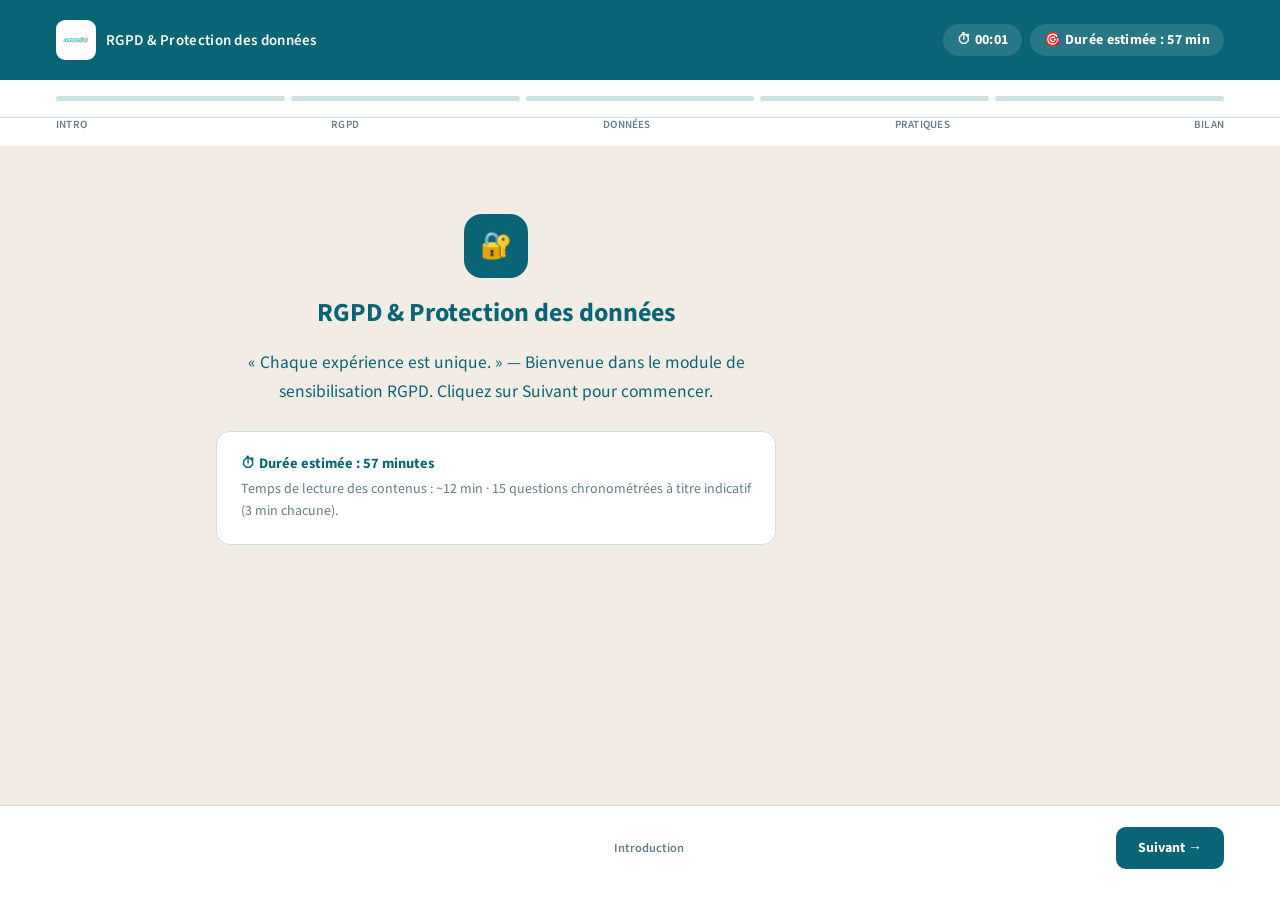
==== rgpd/index.html @ 3c4ca4cf "Intégration du cours RGPD" ====
<!DOCTYPE html>
<html lang="fr">
<head>
<meta charset="UTF-8">
<meta name="viewport" content="width=device-width, initial-scale=1.0">
<title>RGPD & Protection des données — Module interactif</title>
<style>
  @import url('https://fonts.googleapis.com/css2?family=Mada:wght@400;500;600;700;800&display=swap');

  /* Palette officielle Connecteo (guide de marque) — aucune couleur hors charte */
  :root{
    --navy:#096475;      /* Bleu Saphire — primaire */
    --navy-soft:#074E5C; /* Bleu Saphire assombri, hover */
    --teal:#00AFA9;      /* Bleu Tiffany — primaire, accent CTA */
    --teal-soft:#DFF5F4; /* Bleu Tiffany, teinte claire */
    --amber:#FFA900;     /* Jaune Chrome — primaire, alerte */
    --amber-soft:#FFF3DC;
    --violet:#7200A9;    /* Violet chinois — primaire, accent */
    --green:#78844A;     /* Vert Olive — secondaire, sert d'indicateur "correct" */
    --green-soft:#EEF1E5;
    --wrong:#C0392B;     /* Rouge — autorisé explicitement par Aro pour l'indicateur d'erreur */
    --wrong-soft:#FBE9E7;
    --paper:#F2ECE5;     /* Beige — tertiaire, fond */
    --ink:#096475;        /* texte principal : Bleu Saphire (pas de noir dans la charte) */
    --ink-soft:#657C8A;   /* Gris Bleu — secondaire, texte atténué */
    --line:#CCE1E1;       /* Bleu pâle — tertiaire, séparateurs */
    --radius:14px;
  }
  *{box-sizing:border-box;}
  html,body{margin:0;padding:0;}
  body{
    font-family:'Mada',sans-serif;
    background:var(--paper);
    color:var(--ink);
    min-height:100vh;
    display:flex;
    justify-content:center;
    -webkit-font-smoothing:antialiased;
  }
  h1,h2,h3,.display{font-family:'Mada',sans-serif; font-weight:700;}

  #app{
    width:100%;
    max-width:1280px;
    display:flex;
    flex-direction:column;
    min-height:100vh;
  }

  /* Header */
  header{
    background:var(--navy);
    color:#fff;
    padding:20px 56px;
    display:flex;
    align-items:center;
    justify-content:space-between;
    gap:16px;
  }
  .brand{
    display:flex;
    align-items:center;
    gap:10px;
    font-family:'Mada',sans-serif;
    font-weight:600;
    font-size:15px;
    letter-spacing:0.02em;
  }
  .brand-mark{
    width:40px;height:40px;border-radius:9px;
    background:#fff;
    display:flex;align-items:center;justify-content:center;
    padding:4px;
    flex-shrink:0;
  }
  .brand-mark svg{ display:block; width:100%; height:100%; }
  .headline{font-size:13px;color:#B9C4D6;font-weight:500;}
  .timer{
    display:flex;
    align-items:center;
    gap:7px;
    background:rgba(255,255,255,0.12);
    border-radius:20px;
    padding:7px 14px;
    font-weight:700;
    font-size:14px;
    letter-spacing:.02em;
    font-variant-numeric:tabular-nums;
  }
  .timer.warn{background:var(--amber); color:var(--navy);}

  .read-badge{
    display:inline-flex;
    align-items:center;
    gap:6px;
    background:var(--teal-soft);
    color:var(--navy);
    font-size:12.5px;
    font-weight:600;
    padding:5px 12px;
    border-radius:20px;
    margin-bottom:14px;
  }
  .q-timer{
    background:var(--paper);
    border:1.5px solid var(--line);
    color:var(--navy);
    font-weight:700;
    font-size:13px;
    padding:6px 12px;
    border-radius:20px;
    font-variant-numeric:tabular-nums;
    white-space:nowrap;
  }
  .q-timer.warn{background:var(--amber-soft); border-color:var(--amber); color:#7A4A15;}

  /* Progress rail */
  .rail{
    display:flex;
    gap:6px;
    padding:16px 56px;
    background:#fff;
    border-bottom:1px solid var(--line);
  }
  .rail-seg{
    flex:1;
    height:5px;
    border-radius:3px;
    background:var(--line);
    overflow:hidden;
    position:relative;
  }
  .rail-seg .fill{
    position:absolute;top:0;left:0;height:100%;width:0%;
    background:var(--teal);
    transition:width .35s ease;
  }
  .rail-labels{
    display:flex;
    justify-content:space-between;
    padding:0 56px 14px 56px;
    background:#fff;
    font-size:11px;
    color:var(--ink-soft);
    font-weight:600;
    letter-spacing:.02em;
    text-transform:uppercase;
  }

  main{
    flex:1;
    padding:48px 56px 36px 56px;
    display:flex;
    flex-direction:column;
  }

  .scene{
    animation:enter .38s ease;
    max-width:880px;
  }
  @keyframes enter{
    from{opacity:0; transform:translateY(10px);}
    to{opacity:1; transform:translateY(0);}
  }

  .eyebrow{
    display:inline-flex;
    align-items:center;
    gap:8px;
    font-size:13px;
    font-weight:700;
    letter-spacing:.06em;
    text-transform:uppercase;
    color:var(--teal);
    margin-bottom:10px;
  }
  .eyebrow .num{
    background:var(--teal);
    color:#fff;
    width:20px;height:20px;
    border-radius:6px;
    display:flex;align-items:center;justify-content:center;
    font-size:11px;
  }
  h1.scene-title{
    font-size:32px;
    font-weight:700;
    color:var(--navy);
    margin:0 0 20px 0;
    line-height:1.2;
  }
  .lede{
    font-size:17.5px;
    line-height:1.65;
    color:var(--ink);
    margin-bottom:24px;
  }

  .card{
    background:#fff;
    border:1px solid var(--line);
    border-radius:var(--radius);
    padding:22px 24px;
  }

  .grid2{
    display:grid;
    grid-template-columns:1fr 1fr;
    gap:14px;
  }
  @media(max-width:640px){.grid2{grid-template-columns:1fr;}}

  .item{
    background:#fff;
    border:1px solid var(--line);
    border-radius:var(--radius);
    padding:16px 18px;
    margin-bottom:12px;
  }
  .item-title{
    font-weight:700;
    font-size:14.5px;
    margin-bottom:6px;
    display:flex;
    align-items:center;
    gap:8px;
  }
  .item-body{font-size:14px;color:var(--ink-soft);line-height:1.55;}

  .do{border-left:4px solid var(--green);}
  .do .item-title{color:var(--green);}
  .dont{border-left:4px solid var(--wrong);}
  .dont .item-title{color:var(--wrong);}
  .warn{background:var(--amber-soft); border:1px solid #EAD2AE; border-radius:var(--radius); padding:16px 18px; font-size:14px; color:#7A4A15; line-height:1.55;}

  .quote{
    background:var(--teal-soft);
    border-radius:var(--radius);
    padding:14px 18px;
    font-size:14px;
    color:#0F4C46;
    font-style:italic;
    margin-top:8px;
  }
  .quote b{font-style:normal;}

  .steps{counter-reset:step;}
  .step{
    display:flex;
    gap:14px;
    margin-bottom:14px;
  }
  .step-num{
    counter-increment:step;
    flex-shrink:0;
    width:30px;height:30px;
    border-radius:50%;
    background:var(--navy);
    color:#fff;
    display:flex;align-items:center;justify-content:center;
    font-weight:700;
    font-size:13px;
  }
  .step-body b{display:block;font-size:14.5px;margin-bottom:2px;}
  .step-body span{font-size:13.5px;color:var(--ink-soft);}

  /* Quiz */
  .quiz-tag{
    display:inline-block;
    background:var(--navy);
    color:#fff;
    font-size:11px;
    font-weight:700;
    letter-spacing:.05em;
    text-transform:uppercase;
    padding:4px 10px;
    border-radius:20px;
    margin-bottom:14px;
  }
  .quiz-q{
    font-size:19px;
    font-weight:700;
    color:var(--navy);
    margin-bottom:18px;
    line-height:1.35;
  }
  .options{display:flex; flex-direction:column; gap:10px;}
  .opt{
    text-align:left;
    background:#fff;
    border:1.5px solid var(--line);
    border-radius:12px;
    padding:13px 16px;
    font-size:14.5px;
    font-family:'Mada',sans-serif;
    cursor:pointer;
    display:flex;
    align-items:center;
    gap:12px;
    transition:border-color .15s, background .15s;
  }
  .opt:hover:not(:disabled){border-color:var(--teal);}
  .opt-letter{
    width:24px;height:24px;border-radius:7px;
    background:var(--paper);
    border:1px solid var(--line);
    display:flex;align-items:center;justify-content:center;
    font-size:12px;font-weight:700;color:var(--ink-soft);
    flex-shrink:0;
  }
  .opt.selected{border-color:var(--teal); background:var(--teal-soft);}
  .opt.selected .opt-letter{background:var(--teal); color:#fff; border-color:var(--teal);}
  .opt.correct{border-color:var(--green); background:var(--green-soft);}
  .opt.correct .opt-letter{background:var(--green); color:#fff; border-color:var(--green);}
  .opt.wrong{border-color:var(--wrong); background:var(--wrong-soft);}
  .opt.wrong .opt-letter{background:var(--wrong); color:#fff; border-color:var(--wrong);}
  .opt:disabled{cursor:default;}

  .opt-check{
    width:20px;height:20px;border-radius:5px;
    background:#fff;
    border:2px solid var(--line);
    flex-shrink:0;
    position:relative;
  }
  .opt.selected .opt-check{background:var(--teal); border-color:var(--teal);}
  .opt.selected .opt-check::after{content:'✓'; position:absolute; inset:0; display:flex; align-items:center; justify-content:center; color:#fff; font-size:13px; font-weight:700;}
  .opt.correct .opt-check{background:var(--green); border-color:var(--green);}
  .opt.correct .opt-check::after{content:'✓'; position:absolute; inset:0; display:flex; align-items:center; justify-content:center; color:#fff; font-size:13px; font-weight:700;}
  .opt.wrong .opt-check{background:var(--wrong); border-color:var(--wrong);}
  .opt.wrong .opt-check::after{content:'✕'; position:absolute; inset:0; display:flex; align-items:center; justify-content:center; color:#fff; font-size:12px; font-weight:700;}

  .feedback{
    margin-top:16px;
    padding:14px 16px;
    border-radius:12px;
    font-size:14px;
    line-height:1.55;
    display:none;
  }
  .feedback.show{display:block; animation:enter .3s ease;}
  .feedback.ok{background:var(--green-soft); color:#1E5B3B;}
  .feedback.ko{background:var(--wrong-soft); color:#7C2A20;}

  /* Section intro / recap screens */
  .center-scene{
    text-align:center;
    max-width:560px;
    margin:20px auto 0 auto;
  }
  .icon-badge{
    width:64px;height:64px;
    border-radius:18px;
    background:var(--navy);
    color:#fff;
    display:flex;align-items:center;justify-content:center;
    font-size:26px;
    margin:0 auto 20px auto;
  }

  .score-ring{
    width:150px;height:150px;
    border-radius:50%;
    margin:10px auto 22px auto;
    display:flex;align-items:center;justify-content:center;
    flex-direction:column;
    background:conic-gradient(var(--teal) calc(var(--pct,0)*1%), var(--line) 0);
  }
  .score-ring-inner{
    width:118px;height:118px;
    border-radius:50%;
    background:#fff;
    display:flex;flex-direction:column;align-items:center;justify-content:center;
  }
  .score-ring-inner .big{font-size:28px;font-weight:700;font-family:'Mada',sans-serif;color:var(--navy);}
  .score-ring-inner .small{font-size:11px;color:var(--ink-soft);}

  .recap-row{
    display:flex;
    justify-content:space-between;
    align-items:center;
    padding:12px 16px;
    border-bottom:1px solid var(--line);
    font-size:14px;
    text-align:left;
  }
  .recap-row:last-child{border-bottom:none;}
  .pill{
    font-size:11px;font-weight:700;
    padding:3px 9px;border-radius:20px;
  }
  .pill.ok{background:var(--green-soft); color:#1E5B3B;}
  .pill.ko{background:var(--wrong-soft); color:#7C2A20;}

  /* Footer nav */
  footer{
    padding:20px 56px 30px 56px;
    display:flex;
    justify-content:space-between;
    align-items:center;
    background:#fff;
    border-top:1px solid var(--line);
  }
  .btn{
    font-family:'Mada',sans-serif;
    font-weight:700;
    font-size:14px;
    border:none;
    border-radius:10px;
    padding:12px 22px;
    cursor:pointer;
    display:flex;align-items:center;gap:8px;
  }
  .btn-primary{background:var(--navy); color:#fff;}
  .btn-primary:hover{background:var(--navy-soft);}
  .btn-primary:disabled{background:#C7CCD5; cursor:not-allowed;}
  .btn-ghost{background:transparent; color:var(--ink-soft); border:1px solid var(--line);}
  .btn-ghost:hover{color:var(--ink); border-color:var(--ink-soft);}
  .step-count{font-size:12.5px; color:var(--ink-soft); font-weight:600;}

  :focus-visible{outline:3px solid var(--teal); outline-offset:2px;}
  @media (prefers-reduced-motion: reduce){
    .scene, .feedback.show{animation:none;}
    .rail-seg .fill{transition:none;}
  }
</style>
</head>
<body>
<div id="app">
  <header>
    <div class="brand"><div class="brand-mark"><?xml version="1.0" encoding="UTF-8"?>
<svg id="Calque_1" width="34" height="34" data-name="Calque 1" xmlns="http://www.w3.org/2000/svg" xmlns:xlink="http://www.w3.org/1999/xlink" viewBox="0 0 1000 1000">
  <defs>
    <style>
      .cls-1 {
        fill: #00afa9;
      }

      .cls-2 {
        fill: #fff;
      }

      .cls-3 {
        fill: none;
      }

      .cls-4 {
        fill: #878587;
      }

      .cls-5 {
        fill: #cce1e1;
      }

      .cls-6 {
        clip-path: url(#clippath);
      }
    </style>
    <clipPath id="clippath">
      <polyline class="cls-3" points="118.25 575.34 888.98 575.34 888.98 410.35 118.25 410.35 118.25 575.34"/>
    </clipPath>
  </defs>
  <g class="cls-6">
    <path class="cls-5" d="M328.26,529.27c.04-.06.07-.12.11-.18-.04.17-.07.17-.11.18M430.4,529.27c.04-.06.07-.12.11-.18-.04.17-.07.17-.11.18M168.52,531.85c0-3.81,1.39-8.68,4-14.08.27-.56.55-1.12.84-1.67,3.68,3.53,8.25,5.8,13.26,6.56-2.95,2.67-6.01,4.82-9.14,6.4-3.26,1.65-6.33,2.61-8.96,2.78M597.82,531.85c0-3.81,1.39-8.68,4.01-14.08.27-.56.55-1.12.83-1.67,3.67,3.52,8.23,5.78,13.22,6.56-2.96,2.68-6.01,4.83-9.13,6.41-3.3,1.68-6.3,2.61-8.93,2.78M671.95,531.33c.26-4.91,1.63-12.62,5.98-24.12,3.69-.13,7.58-.32,11.64-.57-2.4,4.92-4.16,9.78-5.29,14.55-1.97,2.28-3.99,4.29-6.04,5.99-2.2,1.82-4.32,3.23-6.28,4.16M692.66,410.35h-.84c-13.99.25-24.24,12.99-31.63,24.1-6.09,9.16-11.92,19.77-17.39,31.63l-8.02-.87c-4.57-3.18-11.45-6.03-21.43-6.03-11.39,0-22.52,3.74-33.06,11.11-2.14,1.49-4.18,3.09-6.15,4.78-2.25-4.64-5.48-7.78-8.39-9.84-5.93-4.18-13.03-6.31-21.09-6.31-12.12,0-24.18,4.22-35.85,12.56-8.47,6.04-15.84,13.41-21.92,21.9-.86-7.1-3.16-13.56-6.85-19.28-6.21-9.59-15.98-14.87-27.51-14.87-8.39,0-16.55,2.74-24.36,8.16-.17-.2-.34-.39-.51-.59-4.45-4.89-10.89-7.58-18.13-7.58-5.27,0-10.41,1.53-15.28,4.55-3.88,2.4-7.09,5.35-9.54,8.75l-1.69,2.36-.47,2.83c-.21,1.27-.44,2.64-.69,4.1-1.06-2.7-2.39-5.28-3.97-7.73-6.21-9.59-15.98-14.87-27.51-14.87-8.39,0-16.55,2.74-24.36,8.16-.17-.2-.34-.39-.51-.59-4.45-4.89-10.89-7.58-18.13-7.58-5.27,0-10.41,1.53-15.28,4.55-1.21.75-2.58,1.77-3.91,2.85-4.77-4.24-12.25-8.15-23.71-8.48-.32,0-.64-.01-.95-.01-9.45,0-17.61,3.04-23.71,8.95-2.28,2.22-4.22,4.79-5.78,7.68-.31,0-.62-.01-.93-.01-3.09,0-6.29.36-9.43,1.35-2.65.83-5.09,1.92-7.34,3.21-1.51-4.13-3.93-7.88-7.22-11.11-4.2-4.11-11.96-9.02-25.06-9.02-11.39,0-22.51,3.74-33.06,11.11-9.68,6.77-17.62,15.63-23.58,26.34-6.07,10.9-9.15,22.33-9.15,33.96,0,13.4,4,24.15,11.89,31.94,7.91,7.8,18.66,11.92,31.08,11.92,10.08,0,20.29-2.58,30.37-7.67,2.02-1.03,4.01-2.13,5.96-3.32,4.38,4.84,10.17,8.24,17.05,9.85,2.79.66,5.76.99,8.82.99,13.84,0,29.38-6.93,41.33-17.8l.66,3.63c6.16,10.03,14.07,15.16,25.8,15.21h13.32l4.41-9.04c6.86-13.93,13.3-27.07,19.23-36.87,0,0,0,.01,0,.02-.87,4.07-1.31,7.53-1.31,10.89,0,9.26,2.95,17.3,8.53,23.53,6.22,6.95,14.99,10.55,25.36,10.55,6.77,0,8.99-1.6,14.85-4.77,4.77,2.63,14.11,5.65,19.96,5.69h11.15l4.39-9.05c6.86-13.93,13.3-27.07,19.23-36.87,0,0,0,.01,0,.02-.87,4.07-1.31,7.53-1.31,10.89,0,9.26,2.95,17.3,8.53,23.53,6.22,6.95,14.99,10.55,25.36,10.55,6.83,0,15.91-1.81,24.9-8.89,7.82,5.92,17.77,8.9,29.65,8.9,14.26,0,28.03-4.36,40.98-12.94.34.36.68.71,1.03,1.05,7.91,7.8,18.66,11.92,31.08,11.92,10.08,0,20.29-2.58,30.37-7.67,3-1.52,5.92-3.22,8.75-5.11.86,1.08,1.79,2.12,2.79,3.1,6.87,6.69,16.35,10.23,27.4,10.23,12.44,0,24.34-4.14,35.46-12.32l.1.09c8.22,7.64,19.24,11.52,32.74,11.52s26.89-3.99,39.37-11.88c4.48,5.39,10.59,9.19,17.89,10.9,2.79.66,5.76.99,8.82.99,18.19,0,39.32-11.98,51.38-29.13,1.63-2.32,5.13-7.74,8.17-12.51,23.03-.52,27.56-14.6,28.22-17.41l6.99-43.29-22.21,14.88c-1.1-3.34,3.35-15.84-13.8-24.64-5.61-2.88-11.4-4-16.88-4-11.29,0-21.24,4.78-25.48,8.89-2.28,2.22-4.22,4.8-5.79,7.68-.36-.01-.72-.02-1.09-.02-3.04,0-6.19.38-9.27,1.35-2.79.87-5.41,2.03-7.88,3.48-2.02-7.28-6.34-11.78-10.13-14.46-5.93-4.18-13.55-6.31-21.62-6.31-9.76,0-18.74,2.74-29.53,8.17v-2.39s-7.11.86-14.52,1.52c-7.41.66-12.06,1.01-12.06,1.01.22-.36.58-.72.8-1.08,4.83-7.95,8.28-13.71,10.41-17.63,3.34-6.16,4.92-11.31,4.92-16.2,0-6.15-2.49-11.79-7.05-15.92-4.17-3.75-9.53-5.85-15.15-5.95"/>
  </g>
  <path class="cls-1" d="M859.54,481.16c-1.1-3.34,3.35-15.84-13.8-24.64-17.16-8.8-36.07-1.22-42.37,4.89-2.28,2.22-4.22,4.8-5.79,7.68-3.37-.1-6.91.25-10.36,1.33-2.79.87-5.41,2.03-7.88,3.48-2.02-7.28-6.34-11.78-10.13-14.46-5.93-4.18-13.71-6.31-21.78-6.31-9.76,0-19.98,2.74-29.69,8.17v-2.39s-6.95.86-14.36,1.52c-7.41.66-11.98,1.01-11.98,1.01.22-.36.62-.72.84-1.08,4.83-7.95,8.3-13.71,10.43-17.63,3.34-6.16,4.94-11.31,4.94-16.2,0-6.15-2.48-11.79-7.05-15.92-4.28-3.84-9.8-5.96-15.57-5.96-14.21,0-24.59,12.88-32.05,24.1-6.09,9.16-11.92,19.77-17.39,31.63l-8.02-.87c-4.57-3.18-11.45-6.03-21.43-6.03-11.39,0-22.52,3.74-33.06,11.11-2.14,1.49-4.18,3.09-6.15,4.78-2.25-4.64-5.48-7.78-8.39-9.84-5.93-4.18-13.03-6.31-21.09-6.31-12.12,0-24.18,4.22-35.85,12.56-8.47,6.04-15.84,13.41-21.92,21.9-.86-7.1-3.16-13.56-6.85-19.28-6.21-9.59-15.98-14.87-27.51-14.87-8.39,0-16.55,2.74-24.36,8.16-.17-.2-.34-.39-.51-.59-4.45-4.89-10.89-7.58-18.13-7.58-5.27,0-10.41,1.53-15.28,4.55-3.88,2.4-7.09,5.35-9.54,8.75l-1.69,2.36-.47,2.83c-.21,1.27-.44,2.64-.69,4.1-1.06-2.7-2.39-5.28-3.97-7.73-6.21-9.59-15.98-14.87-27.51-14.87-8.39,0-16.55,2.74-24.36,8.16-.17-.2-.34-.39-.51-.59-4.45-4.89-10.89-7.58-18.13-7.58-5.27,0-10.41,1.53-15.28,4.55-1.21.75-2.58,1.77-3.91,2.85-4.78-4.24-12.25-8.15-23.71-8.48-9.85-.21-18.36,2.83-24.66,8.94-2.28,2.22-4.22,4.79-5.78,7.68-3.38-.08-6.91.25-10.36,1.34-2.65.83-5.09,1.92-7.34,3.21-1.51-4.13-3.93-7.88-7.22-11.11-4.2-4.12-11.96-9.02-25.06-9.02-11.39,0-22.51,3.74-33.06,11.11-9.68,6.77-17.61,15.63-23.58,26.34-6.07,10.9-9.15,22.33-9.15,33.96,0,13.41,4,24.15,11.89,31.94,7.91,7.8,18.66,11.92,31.08,11.92,10.08,0,20.29-2.58,30.37-7.67,2.02-1.03,4.01-2.13,5.96-3.32,4.38,4.84,10.17,8.24,17.05,9.85,2.79.66,5.76.99,8.82.99,13.84,0,29.38-6.93,41.33-17.8l.66,1.16c6.19,10.09,16.53,15.81,28.36,15.81h11.03l4.14-9.65c6.94-14.09,13.45-26.13,19.43-35.97-.07.32-.14.65-.21.97-.87,4.07-1.31,7.84-1.31,11.2,0,9.26,2.95,17.45,8.53,23.68,6.22,6.95,14.99,10.63,25.36,10.63,6.77,0,13.21-1.7,19.06-4.87,4.8,2.65,10.27,4,16.1,4h11.03l4.14-9.65c6.94-14.09,13.45-26.13,19.43-35.96-.07.32-.14.65-.21.97-.87,4.07-1.31,7.84-1.31,11.2,0,9.26,2.95,17.45,8.53,23.68,6.22,6.95,14.99,10.63,25.36,10.63,6.83,0,15.91-1.77,24.9-8.86,7.82,5.92,17.77,8.92,29.65,8.92,14.26,0,28.03-4.35,40.98-12.93.34.36.68.71,1.03,1.06,7.91,7.8,18.66,11.92,31.08,11.92,10.08,0,20.29-2.58,30.37-7.67,3-1.52,5.92-3.22,8.75-5.11.86,1.09,1.79,2.12,2.79,3.1,6.87,6.69,16.35,10.23,27.4,10.23,12.44,0,24.34-4.14,35.46-12.32.03.03.07.06.1.09,8.22,7.64,19.24,11.52,32.74,11.52s26.89-3.99,39.37-11.88c4.48,5.39,10.59,9.19,17.89,10.9,2.79.66,5.76.99,8.82.99,18.19,0,39.32-11.98,51.38-29.13,1.63-2.32,5.13-7.74,8.17-12.51,23.03-.52,27.56-14.6,28.23-17.41l6.99-43.29-22.21,14.88ZM590.58,526.16c0-3.81,1.39-8.68,4.01-14.09.27-.56.55-1.12.83-1.67,3.67,3.52,8.23,5.78,13.22,6.56-2.96,2.68-6.01,4.83-9.13,6.41-3.3,1.68-6.3,2.61-8.93,2.78M677.04,515.5c-1.97,2.28-3.99,4.29-6.04,5.99-2.2,1.82-4.32,3.23-6.28,4.16.26-4.91,1.63-12.62,5.98-24.12,3.69-.13,7.58-.32,11.64-.57-2.4,4.92-4.16,9.78-5.29,14.55M161.29,526.16c0-3.81,1.39-8.68,4-14.08.27-.56.55-1.12.84-1.67,3.68,3.53,8.25,5.8,13.26,6.56-2.95,2.67-6.01,4.82-9.14,6.4-3.26,1.65-6.33,2.61-8.96,2.78"/>
  <path class="cls-4" d="M845.74,456.52c-17.16-8.8-36.07-1.22-42.37,4.89-2.28,2.22-4.22,4.8-5.79,7.68-3.37-.1-6.91.25-10.36,1.33-2.79.88-5.41,2.03-7.88,3.48-2.02-7.28-6.34-11.78-10.13-14.46-5.93-4.18-13.7-6.31-21.77-6.31-1.75,0-3.53.12-5.32.29l-11.08.74s-32.34,4.43-48.71,46.91c-15.57,40.38,3.72,54.65,5.66,55.96.02-.02.04-.03.07-.05.03.03-7.03-5.5.1.09,7.13,5.59,19.24,11.52,32.74,11.52s26.89-3.99,39.37-11.88c4.48,5.39,10.59,9.19,17.89,10.9,2.79.66,5.76.99,8.82.99,18.19,0,39.32-11.98,51.38-29.13,1.63-2.32,5.13-7.74,8.17-12.51,23.03-.52,27.56-14.6,28.23-17.41l6.99-43.29-22.2,14.88c-1.1-3.34,3.35-15.84-13.8-24.64"/>
  <path class="cls-2" d="M786.98,569.7c-3.14,0-6.19-.34-9.07-1.01-7.09-1.66-13.24-5.29-17.86-10.54-12.42,7.67-25.59,11.55-39.15,11.55-16.74,0-29.35-8.61-33.17-11.56l-.35-.19c-.38-.26-1.23-.87-2.31-1.9-.41-.32-.72-.56-.76-.59l.04-.05c-.27-.25-.43-.44-.51-.61-5.74-6.27-14.81-22.26-2.54-54.11,8.57-22.22,21.55-33.97,30.93-39.91,10.22-6.47,18.31-7.64,18.65-7.69l11.16-.74c2.07-.2,3.79-.3,5.39-.3,8.49,0,16.45,2.31,22.39,6.51,3.41,2.41,7.84,6.71,10.15,13.74,2.18-1.17,4.5-2.15,6.91-2.9,3.1-.97,6.49-1.43,10.05-1.4,1.56-2.75,3.46-5.23,5.66-7.36,6.46-6.26,25.88-14.17,43.62-5.08,14.27,7.32,14.21,17.23,14.19,22.55,0,.41,0,.8,0,1.16l22.8-15.28-7.39,45.77c-.71,3.01-5.35,17.55-28.7,18.31-2.76,4.32-6.25,9.73-7.88,12.06-12.26,17.42-33.76,29.59-52.28,29.59M760.5,555.29l.61.74c4.37,5.27,10.36,8.91,17.3,10.54,2.71.64,5.6.96,8.57.96,17.86,0,38.62-11.78,50.49-28.66,1.67-2.38,5.35-8.09,8.14-12.46l.31-.49h.58c22.24-.51,26.55-13.9,27.19-16.58l6.57-40.73-21.31,14.28-.45-1.37c-.28-.85-.27-1.98-.27-3.41.03-5.2.07-13.89-13-20.6-16.76-8.6-35.04-1.18-41.11,4.7-2.19,2.13-4.07,4.62-5.58,7.41l-.32.59-.67-.02c-3.58-.09-6.94.33-10,1.28-2.7.85-5.28,1.99-7.66,3.38l-1.22.72-.38-1.37c-2-7.2-6.38-11.51-9.71-13.86-5.58-3.94-13.09-6.11-21.14-6.11-1.53,0-3.19.09-5.21.29l-11.12.74c-.24.04-31.84,4.88-47.77,46.21-12.69,32.91-2.02,47.96,3.09,52.88.18.14.38.29.59.46.36.28.73.57,1.03.81l1.56,1.22c4.24,3.16,15.96,10.68,31.27,10.68,13.44,0,26.49-3.94,38.79-11.71l.81-.51Z"/>
  <path class="cls-2" d="M858.19,495.01c-1.38,1.46-6.22,5.7-10.26,5.91l-.22.02c-.71.08-1.32.13-1.83.14.48-1.39.99-2.95,1.33-4.17,2.83-10.21,1.99-18.9-2.36-24.49-3.62-4.64-9.4-7.11-17.18-7.33-6.14-.16-11.17,1.57-14.9,5.18-4.09,3.97-5.64,9.34-6.22,13.19-4.08-1.33-10.13-2.63-15.2-1.05-12.21,3.83-18.59,16.62-22.35,28.64-4.98,7.79-11.19,14.5-18.53,19.98-8.49,6.33-16.84,9.54-24.81,9.54-5.56,0-9.1-1.25-10.53-3.7-1.79-3.07-2.7-6.15-2.7-9.16,0-.65.02-1.27.06-1.85,8.2-1.16,16.33-3.5,24.21-6.97,8.83-3.9,16.15-9.01,21.77-15.18,5.86-6.44,8.83-13.45,8.83-20.84,0-6.03-1.99-10.49-5.92-13.26-3.61-2.55-8.07-3.84-13.26-3.84-9.21,0-18.62,3.38-27.96,10.05-9.12,6.51-16.7,14.69-22.52,24.33-4.36,7.22-7.12,14.18-8.27,20.77-.04.05-.08.1-.12.14-.22,2.79-.38,5.61-.39,8.13-.02,3.28.63,6.14,1.49,8.49.03-.03.06-.06.08-.09,1.41,3.94,3.7,7.44,6.92,10.43,5.68,5.27,13.6,7.95,23.54,7.95,12.2,0,24.11-4.04,35.4-12,3.27-2.31,6.31-4.88,9.15-7.63,1.34,9.93,6.87,16.92,15.85,19.02,1.8.42,3.7.62,5.68.62,13.61,0,30.63-9.61,40.43-23.55,2.31-3.29,9.11-13.99,12.01-18.57,1.44.27,3.38.51,5.8.51,14.03,0,16.33-6.18,16.68-7.65l5.12-21.1-8.83,9.4ZM723.92,500.02c3.96-5.49,8.35-10.2,13.04-13.77,4.33-3.3,8.23-5.03,11.6-5.03.09,0,.17-.02.24-.02.02.17.03.37.03.65,0,4.01-1.98,8.69-5.89,13.09-4.18,4.71-9.36,8.08-15.38,12.4h0c-3.63,1.08-7.06,2.99-10.24,3.95,1.74-3.68,3.95-7.59,6.61-11.27M791.48,537.18c-1.28-.52-2.17-1.52-2.72-3.06-1.71-4.77.27-13.58,4.82-21.43,4.25-7.34,10.48-13.74,14.44-17.41,1.27,2.34,3.43,5.12,7.11,7.84,3.9,2.87,7.16,4.65,9.52,5.73-6.95,11.26-22.77,32.56-33.17,28.33M831.12,495.77c-1.54-.91-3.54-2.42-5.36-4.81-2.06-2.69-2.97-5.86-2.33-8.08.34-1.18,1.09-2,2.3-2.49.68-.28,1.35-.41,1.99-.41.78,0,1.52.2,2.19.61,1.73,1.04,2.84,3.23,2.98,5.88.2,3.83-.81,7.07-1.77,9.31"/>
  <path class="cls-2" d="M677.37,539.44c-.34-2.26-.56-4.32-.71-6.11-5.84,4.18-11.52,6.31-16.93,6.31-2.94,0-4.95-.73-6.16-2.24-.96-1.2-2.11-3.91-2.11-10.01,0-9.85,3.4-22.72,10.1-38.3,11.57-.1,26.94-1.16,26.94-1.16,0,0,.4-1.06,4.59-7.23,3.71-4.83,5.94-7.39,5.94-7.39,0,0-16.24,1.3-30.04,1.4,3.25-5.88,7.24-12.82,12.15-20.72,4.59-7.54,7.9-13.29,9.96-17.09,2.29-4.23,3.38-7.63,3.38-10.38s-1.02-4.99-2.92-6.71c-1.85-1.66-4.12-2.54-6.55-2.54-5.99,0-12.64,5.8-20.91,18.25-7.13,10.73-13.92,23.63-20.19,38.39-2.56-.23-5.09-.5-7.68-.81l-3.76-.46v12.21l1.96.86c1,.43,2.41.85,4.39,1.3-2.47,6.68-4.58,13.13-6.32,19.29-2.77,5.81-6.28,11.1-10.54,15.68-5.02,5.41-10.48,9.63-16.22,12.53-5.61,2.84-11,4.29-16.02,4.29-4.6,0-7.78-1.09-9.46-3.25-1.93-2.48-2.87-5.55-2.87-9.39,0-5.72,1.76-12.24,5.22-19.4,3.51-7.25,7.91-13.51,13.09-18.6,4.77-4.69,9.1-7.07,12.85-7.07.4,0,.65.04.79.07,0,.07.02.16.02.28,0,3.28-.62,6.15-1.86,8.51-1.19,2.27-2.47,3.89-3.72,4.67l-2.77,1.76,1.77,2.69c3.02,4.58,6.97,5.54,9.74,5.54,3.03,0,7.36-1.22,10.82-7.05,2.43-4.09,3.66-8.58,3.66-13.37,0-5.09-1.78-9.42-5.29-12.87-3.53-3.46-8.79-5.22-15.62-5.22-8.53,0-17.03,2.92-25.27,8.68-8.07,5.64-14.7,13.07-19.72,22.08-3.66,6.57-5.99,13.34-7.01,20.2-4.15,5.32-8.95,10.02-14.36,14.06-8.49,6.33-16.84,9.54-24.81,9.54-5.56,0-9.1-1.25-10.53-3.7-1.79-3.07-2.7-6.15-2.7-9.16,0-.65.02-1.27.06-1.85,8.2-1.15,16.33-3.5,24.21-6.97,8.83-3.9,16.15-9.01,21.77-15.18,5.86-6.44,8.83-13.45,8.83-20.84,0-6.03-1.99-10.49-5.92-13.26-3.61-2.55-8.07-3.84-13.26-3.84-9.21,0-18.62,3.38-27.96,10.05-7.65,5.46-14.19,12.11-19.54,19.79l-1.74,2.61c-.41.64-.84,1.28-1.24,1.93-3.45,5.72-5.88,11.26-7.32,16.6-2.18,4.05-4.46,7.83-6.83,11.3-4.71,6.89-9.19,10.68-12.6,10.68-.2,0-.49,0-.99-.61-.24-.29-.8-1.26-.8-3.88,0-3.4,1.18-8.73,3.49-15.78,1.62-4.55,2.86-8.72,3.67-12.39.84-3.77,1.26-7.77,1.26-11.89,0-7.34-1.77-13.8-5.26-19.2-3.76-5.81-9.4-8.89-16.29-8.89-7.68,0-15.44,3.74-23.05,11.12-3.63,3.52-7.22,7.58-10.73,12.15,1.04-5.13,1.75-9.41,1.75-12,0-3.28-.93-5.97-2.78-8.02-1.35-1.48-3.87-3.25-8.18-3.25-2.68,0-5.41.85-8.11,2.52-2.53,1.57-4.42,3.35-5.82,5.3,0,0-4.51,27.4-6.5,34.33-2,6.93-7.19,14.02-11.14,19.81-4.71,6.89-9.21,10.68-12.63,10.68-.2,0-.51,0-1-.61-.24-.29-.8-1.26-.8-3.88,0-3.4,1.18-8.73,3.49-15.78,1.62-4.55,2.85-8.72,3.67-12.39.84-3.77,1.26-7.77,1.26-11.89,0-7.34-1.77-13.8-5.26-19.2-3.76-5.81-9.4-8.89-16.29-8.89-7.68,0-15.44,3.74-23.05,11.12-3.63,3.52-7.22,7.58-10.73,12.15,1.04-5.13,1.75-9.41,1.75-12,0-3.28-.93-5.97-2.78-8.02-1.35-1.48-3.87-3.25-8.18-3.25-2.68,0-5.41.85-8.11,2.52-2.53,1.57-7.4,6.13-7.4,6.13,0,0-.82,14.44-3.18,24.44,0,0-1.63,1.11-3.17,1.63-1.64.56-3.25.16-3.25.16.48-1.39,1.02-2.95,1.36-4.17,2.83-10.21,2-18.91-2.35-24.49-3.62-4.64-9.39-7.11-17.17-7.33-6.14-.16-11.16,1.57-14.89,5.18-4.09,3.97-5.64,9.34-6.22,13.19-4.09-1.33-10.13-2.64-15.2-1.05-14.48,4.55-20.78,21.69-24.21,35.21-1.16,1.52-2.39,2.98-3.69,4.37-5.02,5.41-10.48,9.63-16.22,12.53-5.61,2.84-11,4.29-16.02,4.29-4.6,0-7.78-1.09-9.46-3.25-1.93-2.48-2.87-5.55-2.87-9.39,0-5.72,1.76-12.24,5.22-19.4,3.51-7.25,7.91-13.51,13.09-18.6,4.77-4.69,9.1-7.07,12.85-7.07.4,0,.65.04.79.07,0,.07.02.16.02.28,0,3.28-.62,6.15-1.86,8.51-1.19,2.27-2.47,3.88-3.72,4.68l-2.77,1.76,1.77,2.69c3.02,4.58,6.97,5.54,9.74,5.54,3.02,0,7.36-1.22,10.82-7.05,2.43-4.09,3.66-8.58,3.66-13.37,0-5.09-1.78-9.42-5.29-12.87-3.53-3.46-8.79-5.22-15.62-5.22-8.53,0-17.03,2.92-25.27,8.68-8.06,5.64-14.7,13.07-19.72,22.08-5.04,9.05-6.9,18.48-6.9,28.02,0,10.01,3.47,17.8,8.86,23.14h0c6.48,5.37,12.01,8.09,20.9,8.09,7.91,0,15.69-2.09,23.84-6.2,5.98-3.03,11.43-6.94,16.61-11.65,1.77,8.9,7.08,15.11,15.45,17.07,1.8.42,3.66.62,5.64.62,13.61,0,30.61-9.61,40.41-23.55,2.31-3.29,9.1-13.99,12-18.57,1.44.27,3.38.51,5.8.51,1.29,0,2.45-.07,3.54-.16-1.94,6.79-4.21,14.14-6.82,21.94l-2.33,8.01.73,1.26c3.76,6.12,9.63,9.42,16.98,9.42h2.16l.92-1.94c8.82-17.95,17.19-33,24.86-44.69,7.08-10.77,13.89-16.25,20.24-16.25,1.14,0,1.96.39,2.76,1.33.64.75,1.4,2.37,1.4,5.82,0,3.65-.99,9.5-2.94,17.44-.73,3.05-1.42,6.1-2.07,9.15-.69,3.23-1.04,6.15-1.04,8.66,0,6.3,1.8,11.5,5.35,15.47,3.69,4.12,8.85,6.21,15.33,6.21,7.19,0,13.74-2.89,19.56-8.66,3.75,4.84,9.09,7.46,15.61,7.46h2.16l.92-1.94c8.82-17.95,17.19-33,24.86-44.69,7.08-10.77,13.88-16.25,20.23-16.25,1.14,0,1.96.39,2.76,1.33.64.75,1.4,2.37,1.4,5.82,0,3.65-.99,9.5-2.94,17.44-.73,3.05-1.42,6.1-2.07,9.15-.69,3.23-1.04,6.15-1.04,8.66,0,6.3,1.8,11.5,5.35,15.47,3.69,4.12,8.85,6.21,15.33,6.21,9.2,0,17.37-4.78,24.28-14.2.32-.44.64-.92.96-1.38,1.41,2.84,3.31,5.42,5.76,7.7,5.68,5.27,13.6,7.95,23.54,7.95,12.2,0,24.12-4.04,35.4-12,3.36-2.37,6.79-5.02,9.7-7.86,1.33,4.74,3.79,8.71,7.02,11.83h0c5.4,5.37,12.4,8.09,21.29,8.09,7.91,0,15.89-2.09,24.03-6.2,7.51-3.8,14.36-9,20.57-15.43.46,6.69,2.6,11.98,6.45,15.74,4.39,4.28,10.42,6.45,17.96,6.45,9.34,0,18.44-3.21,27.13-9.52-.94-1.89-1.88-4.45-2.38-7.72M513.2,500.1c3.96-5.49,8.35-10.18,13.04-13.76,4.33-3.3,8.23-5.02,11.6-5.02.09,0,.17-.02.24-.02.02.17.03.37.03.66,0,4-1.98,8.63-5.89,13.03-4.18,4.71-9.36,8.03-15.39,12.34h0c-3.63,1.08-7.06,3.04-10.24,4,1.74-3.68,3.95-7.57,6.6-11.24M220.69,537.18c-1.28-.52-2.17-1.52-2.72-3.06-1.71-4.76.27-13.58,4.82-21.43,4.25-7.34,10.48-13.74,14.44-17.41,1.27,2.34,3.43,5.12,7.11,7.84,3.9,2.87,7.16,4.65,9.52,5.73-6.95,11.26-22.77,32.56-33.17,28.33M260.33,495.77c-1.54-.91-3.54-2.42-5.36-4.81-2.06-2.69-2.97-5.86-2.33-8.08.34-1.18,1.09-2,2.3-2.49.68-.28,1.35-.41,1.99-.41.78,0,1.52.2,2.19.61,1.73,1.04,2.84,3.23,2.98,5.88.2,3.83-.81,7.07-1.77,9.31"/>
</svg></div>RGPD &amp; Protection des données</div>
    <div style="display:flex; align-items:center; gap:8px;">
      <div class="timer" id="elapsedTimer">⏱ 00:00</div>
      <div class="timer" id="timer">🎯 Durée estimée…</div>
    </div>
  </header>
  <div class="rail" id="rail"></div>
  <div class="rail-labels" id="railLabels"></div>
  <main id="main"></main>
  <footer>
    <button class="btn btn-ghost" id="btnBack">← Précédent</button>
    <span class="step-count" id="stepCount"></span>
    <button class="btn btn-primary" id="btnNext">Suivant →</button>
  </footer>
</div>

<script>
/* ---------- CONTENU (adapté du support PowerPoint validé) ---------- */
/* Logo Connecteo (fourni par l'utilisateur) — utilisé pour le certificat */
const LOGO_SVG_MARKUP = "<?xml version=\"1.0\" encoding=\"UTF-8\"?>\n<svg id=\"Calque_1\" data-name=\"Calque 1\" xmlns=\"http://www.w3.org/2000/svg\" xmlns:xlink=\"http://www.w3.org/1999/xlink\" viewBox=\"0 0 1000 1000\">\n  <defs>\n    <style>\n      .cls-1 {\n        fill: #00afa9;\n      }\n\n      .cls-2 {\n        fill: #fff;\n      }\n\n      .cls-3 {\n        fill: none;\n      }\n\n      .cls-4 {\n        fill: #878587;\n      }\n\n      .cls-5 {\n        fill: #cce1e1;\n      }\n\n      .cls-6 {\n        clip-path: url(#clippath);\n      }\n    </style>\n    <clipPath id=\"clippath\">\n      <polyline class=\"cls-3\" points=\"118.25 575.34 888.98 575.34 888.98 410.35 118.25 410.35 118.25 575.34\"/>\n    </clipPath>\n  </defs>\n  <g class=\"cls-6\">\n    <path class=\"cls-5\" d=\"M328.26,529.27c.04-.06.07-.12.11-.18-.04.17-.07.17-.11.18M430.4,529.27c.04-.06.07-.12.11-.18-.04.17-.07.17-.11.18M168.52,531.85c0-3.81,1.39-8.68,4-14.08.27-.56.55-1.12.84-1.67,3.68,3.53,8.25,5.8,13.26,6.56-2.95,2.67-6.01,4.82-9.14,6.4-3.26,1.65-6.33,2.61-8.96,2.78M597.82,531.85c0-3.81,1.39-8.68,4.01-14.08.27-.56.55-1.12.83-1.67,3.67,3.52,8.23,5.78,13.22,6.56-2.96,2.68-6.01,4.83-9.13,6.41-3.3,1.68-6.3,2.61-8.93,2.78M671.95,531.33c.26-4.91,1.63-12.62,5.98-24.12,3.69-.13,7.58-.32,11.64-.57-2.4,4.92-4.16,9.78-5.29,14.55-1.97,2.28-3.99,4.29-6.04,5.99-2.2,1.82-4.32,3.23-6.28,4.16M692.66,410.35h-.84c-13.99.25-24.24,12.99-31.63,24.1-6.09,9.16-11.92,19.77-17.39,31.63l-8.02-.87c-4.57-3.18-11.45-6.03-21.43-6.03-11.39,0-22.52,3.74-33.06,11.11-2.14,1.49-4.18,3.09-6.15,4.78-2.25-4.64-5.48-7.78-8.39-9.84-5.93-4.18-13.03-6.31-21.09-6.31-12.12,0-24.18,4.22-35.85,12.56-8.47,6.04-15.84,13.41-21.92,21.9-.86-7.1-3.16-13.56-6.85-19.28-6.21-9.59-15.98-14.87-27.51-14.87-8.39,0-16.55,2.74-24.36,8.16-.17-.2-.34-.39-.51-.59-4.45-4.89-10.89-7.58-18.13-7.58-5.27,0-10.41,1.53-15.28,4.55-3.88,2.4-7.09,5.35-9.54,8.75l-1.69,2.36-.47,2.83c-.21,1.27-.44,2.64-.69,4.1-1.06-2.7-2.39-5.28-3.97-7.73-6.21-9.59-15.98-14.87-27.51-14.87-8.39,0-16.55,2.74-24.36,8.16-.17-.2-.34-.39-.51-.59-4.45-4.89-10.89-7.58-18.13-7.58-5.27,0-10.41,1.53-15.28,4.55-1.21.75-2.58,1.77-3.91,2.85-4.77-4.24-12.25-8.15-23.71-8.48-.32,0-.64-.01-.95-.01-9.45,0-17.61,3.04-23.71,8.95-2.28,2.22-4.22,4.79-5.78,7.68-.31,0-.62-.01-.93-.01-3.09,0-6.29.36-9.43,1.35-2.65.83-5.09,1.92-7.34,3.21-1.51-4.13-3.93-7.88-7.22-11.11-4.2-4.11-11.96-9.02-25.06-9.02-11.39,0-22.51,3.74-33.06,11.11-9.68,6.77-17.62,15.63-23.58,26.34-6.07,10.9-9.15,22.33-9.15,33.96,0,13.4,4,24.15,11.89,31.94,7.91,7.8,18.66,11.92,31.08,11.92,10.08,0,20.29-2.58,30.37-7.67,2.02-1.03,4.01-2.13,5.96-3.32,4.38,4.84,10.17,8.24,17.05,9.85,2.79.66,5.76.99,8.82.99,13.84,0,29.38-6.93,41.33-17.8l.66,3.63c6.16,10.03,14.07,15.16,25.8,15.21h13.32l4.41-9.04c6.86-13.93,13.3-27.07,19.23-36.87,0,0,0,.01,0,.02-.87,4.07-1.31,7.53-1.31,10.89,0,9.26,2.95,17.3,8.53,23.53,6.22,6.95,14.99,10.55,25.36,10.55,6.77,0,8.99-1.6,14.85-4.77,4.77,2.63,14.11,5.65,19.96,5.69h11.15l4.39-9.05c6.86-13.93,13.3-27.07,19.23-36.87,0,0,0,.01,0,.02-.87,4.07-1.31,7.53-1.31,10.89,0,9.26,2.95,17.3,8.53,23.53,6.22,6.95,14.99,10.55,25.36,10.55,6.83,0,15.91-1.81,24.9-8.89,7.82,5.92,17.77,8.9,29.65,8.9,14.26,0,28.03-4.36,40.98-12.94.34.36.68.71,1.03,1.05,7.91,7.8,18.66,11.92,31.08,11.92,10.08,0,20.29-2.58,30.37-7.67,3-1.52,5.92-3.22,8.75-5.11.86,1.08,1.79,2.12,2.79,3.1,6.87,6.69,16.35,10.23,27.4,10.23,12.44,0,24.34-4.14,35.46-12.32l.1.09c8.22,7.64,19.24,11.52,32.74,11.52s26.89-3.99,39.37-11.88c4.48,5.39,10.59,9.19,17.89,10.9,2.79.66,5.76.99,8.82.99,18.19,0,39.32-11.98,51.38-29.13,1.63-2.32,5.13-7.74,8.17-12.51,23.03-.52,27.56-14.6,28.22-17.41l6.99-43.29-22.21,14.88c-1.1-3.34,3.35-15.84-13.8-24.64-5.61-2.88-11.4-4-16.88-4-11.29,0-21.24,4.78-25.48,8.89-2.28,2.22-4.22,4.8-5.79,7.68-.36-.01-.72-.02-1.09-.02-3.04,0-6.19.38-9.27,1.35-2.79.87-5.41,2.03-7.88,3.48-2.02-7.28-6.34-11.78-10.13-14.46-5.93-4.18-13.55-6.31-21.62-6.31-9.76,0-18.74,2.74-29.53,8.17v-2.39s-7.11.86-14.52,1.52c-7.41.66-12.06,1.01-12.06,1.01.22-.36.58-.72.8-1.08,4.83-7.95,8.28-13.71,10.41-17.63,3.34-6.16,4.92-11.31,4.92-16.2,0-6.15-2.49-11.79-7.05-15.92-4.17-3.75-9.53-5.85-15.15-5.95\"/>\n  </g>\n  <path class=\"cls-1\" d=\"M859.54,481.16c-1.1-3.34,3.35-15.84-13.8-24.64-17.16-8.8-36.07-1.22-42.37,4.89-2.28,2.22-4.22,4.8-5.79,7.68-3.37-.1-6.91.25-10.36,1.33-2.79.87-5.41,2.03-7.88,3.48-2.02-7.28-6.34-11.78-10.13-14.46-5.93-4.18-13.71-6.31-21.78-6.31-9.76,0-19.98,2.74-29.69,8.17v-2.39s-6.95.86-14.36,1.52c-7.41.66-11.98,1.01-11.98,1.01.22-.36.62-.72.84-1.08,4.83-7.95,8.3-13.71,10.43-17.63,3.34-6.16,4.94-11.31,4.94-16.2,0-6.15-2.48-11.79-7.05-15.92-4.28-3.84-9.8-5.96-15.57-5.96-14.21,0-24.59,12.88-32.05,24.1-6.09,9.16-11.92,19.77-17.39,31.63l-8.02-.87c-4.57-3.18-11.45-6.03-21.43-6.03-11.39,0-22.52,3.74-33.06,11.11-2.14,1.49-4.18,3.09-6.15,4.78-2.25-4.64-5.48-7.78-8.39-9.84-5.93-4.18-13.03-6.31-21.09-6.31-12.12,0-24.18,4.22-35.85,12.56-8.47,6.04-15.84,13.41-21.92,21.9-.86-7.1-3.16-13.56-6.85-19.28-6.21-9.59-15.98-14.87-27.51-14.87-8.39,0-16.55,2.74-24.36,8.16-.17-.2-.34-.39-.51-.59-4.45-4.89-10.89-7.58-18.13-7.58-5.27,0-10.41,1.53-15.28,4.55-3.88,2.4-7.09,5.35-9.54,8.75l-1.69,2.36-.47,2.83c-.21,1.27-.44,2.64-.69,4.1-1.06-2.7-2.39-5.28-3.97-7.73-6.21-9.59-15.98-14.87-27.51-14.87-8.39,0-16.55,2.74-24.36,8.16-.17-.2-.34-.39-.51-.59-4.45-4.89-10.89-7.58-18.13-7.58-5.27,0-10.41,1.53-15.28,4.55-1.21.75-2.58,1.77-3.91,2.85-4.78-4.24-12.25-8.15-23.71-8.48-9.85-.21-18.36,2.83-24.66,8.94-2.28,2.22-4.22,4.79-5.78,7.68-3.38-.08-6.91.25-10.36,1.34-2.65.83-5.09,1.92-7.34,3.21-1.51-4.13-3.93-7.88-7.22-11.11-4.2-4.12-11.96-9.02-25.06-9.02-11.39,0-22.51,3.74-33.06,11.11-9.68,6.77-17.61,15.63-23.58,26.34-6.07,10.9-9.15,22.33-9.15,33.96,0,13.41,4,24.15,11.89,31.94,7.91,7.8,18.66,11.92,31.08,11.92,10.08,0,20.29-2.58,30.37-7.67,2.02-1.03,4.01-2.13,5.96-3.32,4.38,4.84,10.17,8.24,17.05,9.85,2.79.66,5.76.99,8.82.99,13.84,0,29.38-6.93,41.33-17.8l.66,1.16c6.19,10.09,16.53,15.81,28.36,15.81h11.03l4.14-9.65c6.94-14.09,13.45-26.13,19.43-35.97-.07.32-.14.65-.21.97-.87,4.07-1.31,7.84-1.31,11.2,0,9.26,2.95,17.45,8.53,23.68,6.22,6.95,14.99,10.63,25.36,10.63,6.77,0,13.21-1.7,19.06-4.87,4.8,2.65,10.27,4,16.1,4h11.03l4.14-9.65c6.94-14.09,13.45-26.13,19.43-35.96-.07.32-.14.65-.21.97-.87,4.07-1.31,7.84-1.31,11.2,0,9.26,2.95,17.45,8.53,23.68,6.22,6.95,14.99,10.63,25.36,10.63,6.83,0,15.91-1.77,24.9-8.86,7.82,5.92,17.77,8.92,29.65,8.92,14.26,0,28.03-4.35,40.98-12.93.34.36.68.71,1.03,1.06,7.91,7.8,18.66,11.92,31.08,11.92,10.08,0,20.29-2.58,30.37-7.67,3-1.52,5.92-3.22,8.75-5.11.86,1.09,1.79,2.12,2.79,3.1,6.87,6.69,16.35,10.23,27.4,10.23,12.44,0,24.34-4.14,35.46-12.32.03.03.07.06.1.09,8.22,7.64,19.24,11.52,32.74,11.52s26.89-3.99,39.37-11.88c4.48,5.39,10.59,9.19,17.89,10.9,2.79.66,5.76.99,8.82.99,18.19,0,39.32-11.98,51.38-29.13,1.63-2.32,5.13-7.74,8.17-12.51,23.03-.52,27.56-14.6,28.23-17.41l6.99-43.29-22.21,14.88ZM590.58,526.16c0-3.81,1.39-8.68,4.01-14.09.27-.56.55-1.12.83-1.67,3.67,3.52,8.23,5.78,13.22,6.56-2.96,2.68-6.01,4.83-9.13,6.41-3.3,1.68-6.3,2.61-8.93,2.78M677.04,515.5c-1.97,2.28-3.99,4.29-6.04,5.99-2.2,1.82-4.32,3.23-6.28,4.16.26-4.91,1.63-12.62,5.98-24.12,3.69-.13,7.58-.32,11.64-.57-2.4,4.92-4.16,9.78-5.29,14.55M161.29,526.16c0-3.81,1.39-8.68,4-14.08.27-.56.55-1.12.84-1.67,3.68,3.53,8.25,5.8,13.26,6.56-2.95,2.67-6.01,4.82-9.14,6.4-3.26,1.65-6.33,2.61-8.96,2.78\"/>\n  <path class=\"cls-4\" d=\"M845.74,456.52c-17.16-8.8-36.07-1.22-42.37,4.89-2.28,2.22-4.22,4.8-5.79,7.68-3.37-.1-6.91.25-10.36,1.33-2.79.88-5.41,2.03-7.88,3.48-2.02-7.28-6.34-11.78-10.13-14.46-5.93-4.18-13.7-6.31-21.77-6.31-1.75,0-3.53.12-5.32.29l-11.08.74s-32.34,4.43-48.71,46.91c-15.57,40.38,3.72,54.65,5.66,55.96.02-.02.04-.03.07-.05.03.03-7.03-5.5.1.09,7.13,5.59,19.24,11.52,32.74,11.52s26.89-3.99,39.37-11.88c4.48,5.39,10.59,9.19,17.89,10.9,2.79.66,5.76.99,8.82.99,18.19,0,39.32-11.98,51.38-29.13,1.63-2.32,5.13-7.74,8.17-12.51,23.03-.52,27.56-14.6,28.23-17.41l6.99-43.29-22.2,14.88c-1.1-3.34,3.35-15.84-13.8-24.64\"/>\n  <path class=\"cls-2\" d=\"M786.98,569.7c-3.14,0-6.19-.34-9.07-1.01-7.09-1.66-13.24-5.29-17.86-10.54-12.42,7.67-25.59,11.55-39.15,11.55-16.74,0-29.35-8.61-33.17-11.56l-.35-.19c-.38-.26-1.23-.87-2.31-1.9-.41-.32-.72-.56-.76-.59l.04-.05c-.27-.25-.43-.44-.51-.61-5.74-6.27-14.81-22.26-2.54-54.11,8.57-22.22,21.55-33.97,30.93-39.91,10.22-6.47,18.31-7.64,18.65-7.69l11.16-.74c2.07-.2,3.79-.3,5.39-.3,8.49,0,16.45,2.31,22.39,6.51,3.41,2.41,7.84,6.71,10.15,13.74,2.18-1.17,4.5-2.15,6.91-2.9,3.1-.97,6.49-1.43,10.05-1.4,1.56-2.75,3.46-5.23,5.66-7.36,6.46-6.26,25.88-14.17,43.62-5.08,14.27,7.32,14.21,17.23,14.19,22.55,0,.41,0,.8,0,1.16l22.8-15.28-7.39,45.77c-.71,3.01-5.35,17.55-28.7,18.31-2.76,4.32-6.25,9.73-7.88,12.06-12.26,17.42-33.76,29.59-52.28,29.59M760.5,555.29l.61.74c4.37,5.27,10.36,8.91,17.3,10.54,2.71.64,5.6.96,8.57.96,17.86,0,38.62-11.78,50.49-28.66,1.67-2.38,5.35-8.09,8.14-12.46l.31-.49h.58c22.24-.51,26.55-13.9,27.19-16.58l6.57-40.73-21.31,14.28-.45-1.37c-.28-.85-.27-1.98-.27-3.41.03-5.2.07-13.89-13-20.6-16.76-8.6-35.04-1.18-41.11,4.7-2.19,2.13-4.07,4.62-5.58,7.41l-.32.59-.67-.02c-3.58-.09-6.94.33-10,1.28-2.7.85-5.28,1.99-7.66,3.38l-1.22.72-.38-1.37c-2-7.2-6.38-11.51-9.71-13.86-5.58-3.94-13.09-6.11-21.14-6.11-1.53,0-3.19.09-5.21.29l-11.12.74c-.24.04-31.84,4.88-47.77,46.21-12.69,32.91-2.02,47.96,3.09,52.88.18.14.38.29.59.46.36.28.73.57,1.03.81l1.56,1.22c4.24,3.16,15.96,10.68,31.27,10.68,13.44,0,26.49-3.94,38.79-11.71l.81-.51Z\"/>\n  <path class=\"cls-2\" d=\"M858.19,495.01c-1.38,1.46-6.22,5.7-10.26,5.91l-.22.02c-.71.08-1.32.13-1.83.14.48-1.39.99-2.95,1.33-4.17,2.83-10.21,1.99-18.9-2.36-24.49-3.62-4.64-9.4-7.11-17.18-7.33-6.14-.16-11.17,1.57-14.9,5.18-4.09,3.97-5.64,9.34-6.22,13.19-4.08-1.33-10.13-2.63-15.2-1.05-12.21,3.83-18.59,16.62-22.35,28.64-4.98,7.79-11.19,14.5-18.53,19.98-8.49,6.33-16.84,9.54-24.81,9.54-5.56,0-9.1-1.25-10.53-3.7-1.79-3.07-2.7-6.15-2.7-9.16,0-.65.02-1.27.06-1.85,8.2-1.16,16.33-3.5,24.21-6.97,8.83-3.9,16.15-9.01,21.77-15.18,5.86-6.44,8.83-13.45,8.83-20.84,0-6.03-1.99-10.49-5.92-13.26-3.61-2.55-8.07-3.84-13.26-3.84-9.21,0-18.62,3.38-27.96,10.05-9.12,6.51-16.7,14.69-22.52,24.33-4.36,7.22-7.12,14.18-8.27,20.77-.04.05-.08.1-.12.14-.22,2.79-.38,5.61-.39,8.13-.02,3.28.63,6.14,1.49,8.49.03-.03.06-.06.08-.09,1.41,3.94,3.7,7.44,6.92,10.43,5.68,5.27,13.6,7.95,23.54,7.95,12.2,0,24.11-4.04,35.4-12,3.27-2.31,6.31-4.88,9.15-7.63,1.34,9.93,6.87,16.92,15.85,19.02,1.8.42,3.7.62,5.68.62,13.61,0,30.63-9.61,40.43-23.55,2.31-3.29,9.11-13.99,12.01-18.57,1.44.27,3.38.51,5.8.51,14.03,0,16.33-6.18,16.68-7.65l5.12-21.1-8.83,9.4ZM723.92,500.02c3.96-5.49,8.35-10.2,13.04-13.77,4.33-3.3,8.23-5.03,11.6-5.03.09,0,.17-.02.24-.02.02.17.03.37.03.65,0,4.01-1.98,8.69-5.89,13.09-4.18,4.71-9.36,8.08-15.38,12.4h0c-3.63,1.08-7.06,2.99-10.24,3.95,1.74-3.68,3.95-7.59,6.61-11.27M791.48,537.18c-1.28-.52-2.17-1.52-2.72-3.06-1.71-4.77.27-13.58,4.82-21.43,4.25-7.34,10.48-13.74,14.44-17.41,1.27,2.34,3.43,5.12,7.11,7.84,3.9,2.87,7.16,4.65,9.52,5.73-6.95,11.26-22.77,32.56-33.17,28.33M831.12,495.77c-1.54-.91-3.54-2.42-5.36-4.81-2.06-2.69-2.97-5.86-2.33-8.08.34-1.18,1.09-2,2.3-2.49.68-.28,1.35-.41,1.99-.41.78,0,1.52.2,2.19.61,1.73,1.04,2.84,3.23,2.98,5.88.2,3.83-.81,7.07-1.77,9.31\"/>\n  <path class=\"cls-2\" d=\"M677.37,539.44c-.34-2.26-.56-4.32-.71-6.11-5.84,4.18-11.52,6.31-16.93,6.31-2.94,0-4.95-.73-6.16-2.24-.96-1.2-2.11-3.91-2.11-10.01,0-9.85,3.4-22.72,10.1-38.3,11.57-.1,26.94-1.16,26.94-1.16,0,0,.4-1.06,4.59-7.23,3.71-4.83,5.94-7.39,5.94-7.39,0,0-16.24,1.3-30.04,1.4,3.25-5.88,7.24-12.82,12.15-20.72,4.59-7.54,7.9-13.29,9.96-17.09,2.29-4.23,3.38-7.63,3.38-10.38s-1.02-4.99-2.92-6.71c-1.85-1.66-4.12-2.54-6.55-2.54-5.99,0-12.64,5.8-20.91,18.25-7.13,10.73-13.92,23.63-20.19,38.39-2.56-.23-5.09-.5-7.68-.81l-3.76-.46v12.21l1.96.86c1,.43,2.41.85,4.39,1.3-2.47,6.68-4.58,13.13-6.32,19.29-2.77,5.81-6.28,11.1-10.54,15.68-5.02,5.41-10.48,9.63-16.22,12.53-5.61,2.84-11,4.29-16.02,4.29-4.6,0-7.78-1.09-9.46-3.25-1.93-2.48-2.87-5.55-2.87-9.39,0-5.72,1.76-12.24,5.22-19.4,3.51-7.25,7.91-13.51,13.09-18.6,4.77-4.69,9.1-7.07,12.85-7.07.4,0,.65.04.79.07,0,.07.02.16.02.28,0,3.28-.62,6.15-1.86,8.51-1.19,2.27-2.47,3.89-3.72,4.67l-2.77,1.76,1.77,2.69c3.02,4.58,6.97,5.54,9.74,5.54,3.03,0,7.36-1.22,10.82-7.05,2.43-4.09,3.66-8.58,3.66-13.37,0-5.09-1.78-9.42-5.29-12.87-3.53-3.46-8.79-5.22-15.62-5.22-8.53,0-17.03,2.92-25.27,8.68-8.07,5.64-14.7,13.07-19.72,22.08-3.66,6.57-5.99,13.34-7.01,20.2-4.15,5.32-8.95,10.02-14.36,14.06-8.49,6.33-16.84,9.54-24.81,9.54-5.56,0-9.1-1.25-10.53-3.7-1.79-3.07-2.7-6.15-2.7-9.16,0-.65.02-1.27.06-1.85,8.2-1.15,16.33-3.5,24.21-6.97,8.83-3.9,16.15-9.01,21.77-15.18,5.86-6.44,8.83-13.45,8.83-20.84,0-6.03-1.99-10.49-5.92-13.26-3.61-2.55-8.07-3.84-13.26-3.84-9.21,0-18.62,3.38-27.96,10.05-7.65,5.46-14.19,12.11-19.54,19.79l-1.74,2.61c-.41.64-.84,1.28-1.24,1.93-3.45,5.72-5.88,11.26-7.32,16.6-2.18,4.05-4.46,7.83-6.83,11.3-4.71,6.89-9.19,10.68-12.6,10.68-.2,0-.49,0-.99-.61-.24-.29-.8-1.26-.8-3.88,0-3.4,1.18-8.73,3.49-15.78,1.62-4.55,2.86-8.72,3.67-12.39.84-3.77,1.26-7.77,1.26-11.89,0-7.34-1.77-13.8-5.26-19.2-3.76-5.81-9.4-8.89-16.29-8.89-7.68,0-15.44,3.74-23.05,11.12-3.63,3.52-7.22,7.58-10.73,12.15,1.04-5.13,1.75-9.41,1.75-12,0-3.28-.93-5.97-2.78-8.02-1.35-1.48-3.87-3.25-8.18-3.25-2.68,0-5.41.85-8.11,2.52-2.53,1.57-4.42,3.35-5.82,5.3,0,0-4.51,27.4-6.5,34.33-2,6.93-7.19,14.02-11.14,19.81-4.71,6.89-9.21,10.68-12.63,10.68-.2,0-.51,0-1-.61-.24-.29-.8-1.26-.8-3.88,0-3.4,1.18-8.73,3.49-15.78,1.62-4.55,2.85-8.72,3.67-12.39.84-3.77,1.26-7.77,1.26-11.89,0-7.34-1.77-13.8-5.26-19.2-3.76-5.81-9.4-8.89-16.29-8.89-7.68,0-15.44,3.74-23.05,11.12-3.63,3.52-7.22,7.58-10.73,12.15,1.04-5.13,1.75-9.41,1.75-12,0-3.28-.93-5.97-2.78-8.02-1.35-1.48-3.87-3.25-8.18-3.25-2.68,0-5.41.85-8.11,2.52-2.53,1.57-7.4,6.13-7.4,6.13,0,0-.82,14.44-3.18,24.44,0,0-1.63,1.11-3.17,1.63-1.64.56-3.25.16-3.25.16.48-1.39,1.02-2.95,1.36-4.17,2.83-10.21,2-18.91-2.35-24.49-3.62-4.64-9.39-7.11-17.17-7.33-6.14-.16-11.16,1.57-14.89,5.18-4.09,3.97-5.64,9.34-6.22,13.19-4.09-1.33-10.13-2.64-15.2-1.05-14.48,4.55-20.78,21.69-24.21,35.21-1.16,1.52-2.39,2.98-3.69,4.37-5.02,5.41-10.48,9.63-16.22,12.53-5.61,2.84-11,4.29-16.02,4.29-4.6,0-7.78-1.09-9.46-3.25-1.93-2.48-2.87-5.55-2.87-9.39,0-5.72,1.76-12.24,5.22-19.4,3.51-7.25,7.91-13.51,13.09-18.6,4.77-4.69,9.1-7.07,12.85-7.07.4,0,.65.04.79.07,0,.07.02.16.02.28,0,3.28-.62,6.15-1.86,8.51-1.19,2.27-2.47,3.88-3.72,4.68l-2.77,1.76,1.77,2.69c3.02,4.58,6.97,5.54,9.74,5.54,3.02,0,7.36-1.22,10.82-7.05,2.43-4.09,3.66-8.58,3.66-13.37,0-5.09-1.78-9.42-5.29-12.87-3.53-3.46-8.79-5.22-15.62-5.22-8.53,0-17.03,2.92-25.27,8.68-8.06,5.64-14.7,13.07-19.72,22.08-5.04,9.05-6.9,18.48-6.9,28.02,0,10.01,3.47,17.8,8.86,23.14h0c6.48,5.37,12.01,8.09,20.9,8.09,7.91,0,15.69-2.09,23.84-6.2,5.98-3.03,11.43-6.94,16.61-11.65,1.77,8.9,7.08,15.11,15.45,17.07,1.8.42,3.66.62,5.64.62,13.61,0,30.61-9.61,40.41-23.55,2.31-3.29,9.1-13.99,12-18.57,1.44.27,3.38.51,5.8.51,1.29,0,2.45-.07,3.54-.16-1.94,6.79-4.21,14.14-6.82,21.94l-2.33,8.01.73,1.26c3.76,6.12,9.63,9.42,16.98,9.42h2.16l.92-1.94c8.82-17.95,17.19-33,24.86-44.69,7.08-10.77,13.89-16.25,20.24-16.25,1.14,0,1.96.39,2.76,1.33.64.75,1.4,2.37,1.4,5.82,0,3.65-.99,9.5-2.94,17.44-.73,3.05-1.42,6.1-2.07,9.15-.69,3.23-1.04,6.15-1.04,8.66,0,6.3,1.8,11.5,5.35,15.47,3.69,4.12,8.85,6.21,15.33,6.21,7.19,0,13.74-2.89,19.56-8.66,3.75,4.84,9.09,7.46,15.61,7.46h2.16l.92-1.94c8.82-17.95,17.19-33,24.86-44.69,7.08-10.77,13.88-16.25,20.23-16.25,1.14,0,1.96.39,2.76,1.33.64.75,1.4,2.37,1.4,5.82,0,3.65-.99,9.5-2.94,17.44-.73,3.05-1.42,6.1-2.07,9.15-.69,3.23-1.04,6.15-1.04,8.66,0,6.3,1.8,11.5,5.35,15.47,3.69,4.12,8.85,6.21,15.33,6.21,9.2,0,17.37-4.78,24.28-14.2.32-.44.64-.92.96-1.38,1.41,2.84,3.31,5.42,5.76,7.7,5.68,5.27,13.6,7.95,23.54,7.95,12.2,0,24.12-4.04,35.4-12,3.36-2.37,6.79-5.02,9.7-7.86,1.33,4.74,3.79,8.71,7.02,11.83h0c5.4,5.37,12.4,8.09,21.29,8.09,7.91,0,15.89-2.09,24.03-6.2,7.51-3.8,14.36-9,20.57-15.43.46,6.69,2.6,11.98,6.45,15.74,4.39,4.28,10.42,6.45,17.96,6.45,9.34,0,18.44-3.21,27.13-9.52-.94-1.89-1.88-4.45-2.38-7.72M513.2,500.1c3.96-5.49,8.35-10.18,13.04-13.76,4.33-3.3,8.23-5.02,11.6-5.02.09,0,.17-.02.24-.02.02.17.03.37.03.66,0,4-1.98,8.63-5.89,13.03-4.18,4.71-9.36,8.03-15.39,12.34h0c-3.63,1.08-7.06,3.04-10.24,4,1.74-3.68,3.95-7.57,6.6-11.24M220.69,537.18c-1.28-.52-2.17-1.52-2.72-3.06-1.71-4.76.27-13.58,4.82-21.43,4.25-7.34,10.48-13.74,14.44-17.41,1.27,2.34,3.43,5.12,7.11,7.84,3.9,2.87,7.16,4.65,9.52,5.73-6.95,11.26-22.77,32.56-33.17,28.33M260.33,495.77c-1.54-.91-3.54-2.42-5.36-4.81-2.06-2.69-2.97-5.86-2.33-8.08.34-1.18,1.09-2,2.3-2.49.68-.28,1.35-.41,1.99-.41.78,0,1.52.2,2.19.61,1.73,1.04,2.84,3.23,2.98,5.88.2,3.83-.81,7.07-1.77,9.31\"/>\n</svg>";

const SECTIONS = ["Intro","RGPD","Données","Pratiques","Bilan"];

const scenes = [];

/* --- Intro --- */
scenes.push({type:'intro'});
scenes.push({type:'identity'});
scenes.push({
  type:'content', section:0,
  eyebrow:'Objectif', title:'Ce que vous saurez faire à la fin',
  body:`À l'issue de cette formation, vous serez capables d'identifier et protéger correctement les données personnelles, d'appliquer les bons réflexes RGPD au quotidien, et de réagir efficacement face à une demande client ou un incident lié aux données.`,
  card:`<div class="card"><div class="lede" style="margin:0;">Ce module est cliquable : avancez à votre rythme. Après chaque grande partie, quelques questions vérifient ce que vous avez retenu.</div></div>`
});

/* --- Section 1 : Qu'est-ce que le RGPD --- */
scenes.push({
  type:'content', section:1,
  eyebrow:'1 — Qu\'est-ce que le RGPD ?', title:'Un règlement, pas une option',
  body:`« Règlement Général sur la Protection des Données » : un texte européen en vigueur depuis mai 2018, qui donne aux citoyens le contrôle de leurs données personnelles. À Madagascar, la loi n°2014-038 (promulguée le 9 janvier 2015) encadre également la protection des données à caractère personnel.`,
  card:`<div class="item"><div class="item-title">👤 Qui est concerné ?</div><div class="item-body">Vous — dès que vous traitez une information sur un client (nom, numéro, email, historique d'appel…), le RGPD s'applique. Ce n'est pas réservé aux équipes informatiques.</div></div>
        <div class="item"><div class="item-title">🛡️ L'objectif</div><div class="item-body">Protéger les clients, protéger l'entreprise, et vous protéger vous-même. Un client dont les données sont bien traitées est un client qui fait confiance.</div></div>
        <div class="warn"><b>⚖️ À retenir :</b> une entreprise peut perdre jusqu'à 4% de son chiffre d'affaires mondial en cas de sanction. Pour une personne, les conséquences peuvent aller jusqu'à des sanctions disciplinaires ou pénales. L'ignorance ne protège pas.</div>`
});
scenes.push({
  type:'content', section:1,
  eyebrow:'1 — Qu\'est-ce que le RGPD ?', title:'Les 5 principes fondamentaux',
  body:`Chaque principe s'illustre par un geste simple du quotidien.`,
  card:`
    <div class="item dont"><div class="item-title">1 · Finalité limitée</div><div class="item-body">Les données recueillies lors d'un appel servent uniquement à traiter la demande.<br><i>À éviter : partager le numéro d'un client à un collègue pour un usage personnel.</i></div></div>
    <div class="item dont"><div class="item-title">2 · Minimisation</div><div class="item-body">On ne collecte que ce qui est strictement nécessaire.<br><i>À éviter : demander l'âge ou la situation familiale si ce n'est pas utile au dossier.</i></div></div>
    <div class="item do"><div class="item-title">3 · Exactitude</div><div class="item-body">Les données doivent être à jour et correctes.<br><i>Bon réflexe : mettre à jour l'adresse email si le client la communique pendant l'appel.</i></div></div>
    <div class="item dont"><div class="item-title">4 · Durée limitée</div><div class="item-body">Les données ne se conservent pas indéfiniment.<br><i>À éviter : garder un enregistrement d'appel au-delà de la durée légale autorisée.</i></div></div>
    <div class="item do"><div class="item-title">5 · Sécurité</div><div class="item-body">Protéger les données contre l'accès non autorisé, la perte ou la destruction.<br><i>Bon réflexe : verrouiller son écran quand on s'absente de son poste.</i></div></div>`
});
scenes.push({type:'quiz', section:1, q:"Quel principe RGPD impose de ne collecter que les données nécessaires ?",
  options:["Exactitude","Minimisation","Sécurité","Durée limitée"], correct:1,
  feedbackOk:"Exact. La minimisation, c'est ne demander que ce qui sert réellement le dossier — pas de curiosité.",
  feedbackKo:"La bonne réponse est Minimisation : on ne collecte que ce qui est strictement nécessaire au traitement de la demande."});
scenes.push({type:'quiz', section:1, q:"Que signifie le principe de finalité ?",
  options:["Utiliser les données uniquement pour l'objectif prévu","Conserver les données indéfiniment","Partager les données entre services","Collecter toutes les informations possibles"], correct:0,
  feedbackOk:"Exact. Les données récoltées pour un appel ne servent qu'à traiter cette demande précise.",
  feedbackKo:"La bonne réponse est : utiliser les données uniquement pour l'objectif prévu au moment de leur collecte."});
scenes.push({type:'quiz', section:1, q:"Pourquoi la sécurité des données est-elle importante ?",
  options:["Pour protéger les clients et l'entreprise","Pour ralentir le travail","Pour augmenter les appels","Pour éviter les pauses"], correct:0,
  feedbackOk:"Exact. Sécuriser les données protège à la fois le client, l'entreprise, et vous-même.",
  feedbackKo:"La bonne réponse est : pour protéger les clients et l'entreprise — et vous protéger par la même occasion."});

/* --- Section 2 : Données personnelles --- */
scenes.push({
  type:'content', section:2,
  eyebrow:'2 — Données personnelles', title:'Ce que vous traitez, concrètement',
  body:`Une donnée à caractère personnel est une information qui permet d'identifier une personne, directement ou indirectement.`,
  card:`<div class="grid2">
    <div class="item"><div class="item-title">👤 Identification</div><div class="item-body">Nom, prénom, date de naissance, adresse, email, téléphone, numéro de contrat…</div></div>
    <div class="item"><div class="item-title">💳 Financières</div><div class="item-body">IBAN, numéro de carte, montants de factures, historique de paiements, RIB, fiche de paie…</div></div>
    <div class="item"><div class="item-title">📞 Comportementales</div><div class="item-body">Historique des appels, enregistrements, réclamations, préférences, navigation client.</div></div>
    <div class="item"><div class="item-title">🏥 Sensibles</div><div class="item-body">Santé, handicap, religion, origine, opinions politiques — <b>interdites</b> à collecter sans consentement explicite.</div></div>
  </div>
  <div class="warn" style="margin-top:12px;">⚠️ Un enregistrement vocal d'appel est une donnée personnelle à part entière : sa conservation est limitée dans le temps et soumise aux mêmes règles que toutes les autres données.</div>`
});
scenes.push({
  type:'content', section:2,
  eyebrow:'2 — Données personnelles', title:'Les droits du client — ce que vous dites',
  body:`Votre rôle n'est pas de traiter ces demandes vous-même, mais de les noter et de les transmettre correctement.`,
  card:`
  <div class="item"><div class="item-title">👁️ Droit d'accès</div><div class="item-body">Le client peut demander quelles données on détient sur lui.</div><div class="quote">« Je transmets votre demande au responsable de la protection des données. Vous recevrez une réponse dès qu'elle sera prise en charge. »</div></div>
  <div class="item"><div class="item-title">✏️ Droit de rectification</div><div class="item-body">Le client peut demander à corriger des données inexactes.</div><div class="quote">« Je corrige votre adresse email directement. Pour d'autres corrections, je contacte notre service dédié. »</div></div>
  <div class="item"><div class="item-title">🗑️ Droit à l'effacement</div><div class="item-body">Le client peut demander la suppression de ses données.</div><div class="quote">« Je note votre demande et la transmets. Certaines données légales ne peuvent pas être effacées. »</div></div>
  <div class="item"><div class="item-title">🚫 Droit d'opposition</div><div class="item-body">Le client peut refuser que ses données servent à la prospection.</div><div class="quote">« Je note votre opposition à la prospection commerciale. Elle est immédiatement enregistrée. »</div></div>`
});
scenes.push({type:'quiz', section:2, q:"Quelle donnée est considérée comme sensible ?",
  options:["Adresse email","Numéro de contrat","Données de santé","Historique d'achats"], correct:2,
  feedbackOk:"Exact. Les données de santé font partie des catégories extra-protégées, interdites à collecter sans consentement explicite.",
  feedbackKo:"La bonne réponse est : données de santé — une catégorie sensible, extra-protégée."});
scenes.push({type:'quiz', section:2, q:"Que devez-vous faire si un client demande l'effacement de ses données ?",
  options:["Supprimer immédiatement toutes les données","Ignorer la demande","Transmettre la demande au service compétent","Partager la demande avec les collègues"], correct:2,
  feedbackOk:"Exact. Vous notez et transmettez — certaines données légales ne peuvent d'ailleurs pas être effacées.",
  feedbackKo:"La bonne réponse est : transmettre la demande au service compétent. Ce n'est pas à vous d'effacer directement."});
scenes.push({type:'quiz', section:2, q:"Le droit d'opposition permet au client :",
  options:["De refuser la prospection commerciale","De modifier ses factures","D'accéder aux données d'autres clients","De créer un compte"], correct:0,
  feedbackOk:"Exact. Le client peut refuser que ses données soient utilisées à des fins de prospection.",
  feedbackKo:"La bonne réponse est : refuser la prospection commerciale."});
scenes.push({type:'quiz', section:2, q:"Les données personnelles doivent être :",
  options:["Exactes et à jour","Partagées librement","Conservées sans limite","Accessibles à tous"], correct:0,
  feedbackOk:"Exact. C'est le principe d'exactitude : corriger dès qu'une erreur est signalée.",
  feedbackKo:"La bonne réponse est : exactes et à jour — c'est le principe d'exactitude."});

/* --- Section 3a : Bonnes / mauvaises pratiques --- */
scenes.push({
  type:'content', section:3,
  eyebrow:'3 — Bonnes pratiques', title:'À faire, systématiquement',
  card:`
  <div class="item do"><div class="item-title">✅ Accès limité</div><div class="item-body">N'accédez qu'aux données nécessaires à l'appel en cours.</div></div>
  <div class="item do"><div class="item-title">✅ Vérification d'identité</div><div class="item-body">Vérifiez l'identité du client avant de lui communiquer une information.</div></div>
  <div class="item do"><div class="item-title">✅ Traçabilité</div><div class="item-body">N'enregistrez que ce que le système autorise à noter.</div></div>
  <div class="item do"><div class="item-title">✅ Signalement</div><div class="item-body">Signalez immédiatement toute violation, même une donnée partagée par erreur.</div></div>
  <div class="quote">📞 Situation réelle : un collègue vous demande le numéro d'un client commun « pour le rappeler plus vite ». La bonne réponse : passer par le CRM officiel uniquement — jamais de partage direct.</div>`
});
scenes.push({
  type:'content', section:3,
  eyebrow:'3 — Mauvaises pratiques', title:'À ne jamais faire',
  card:`
  <div class="item dont"><div class="item-title">✕ Partage non autorisé</div><div class="item-body">Communiquer des données à un tiers non autorisé, même un collègue sans dossier.</div></div>
  <div class="item dont"><div class="item-title">✕ Support personnel</div><div class="item-body">Copier des données clients sur une clé USB ou un email personnel.</div></div>
  <div class="item dont"><div class="item-title">✕ Capture d'écran</div><div class="item-body">Prendre en photo un écran contenant des données clients.</div></div>
  <div class="item dont"><div class="item-title">✕ Lieu public</div><div class="item-body">Discuter d'un dossier client hors des outils officiels ou en public.</div></div>`
});
scenes.push({type:'quiz', section:3, multi:true, q:"Lesquels de ces comportements ne respectent PAS le RGPD ? (plusieurs réponses possibles)",
  options:["Partager un numéro client via WhatsApp","Utiliser une clé USB personnelle","Passer par le CRM officiel","Photographier un écran"], correct:[0,1,3],
  feedbackOk:"Exact. Partager via WhatsApp, utiliser une clé USB personnelle et photographier un écran sont trois pratiques à risque. Seul le CRM officiel est un canal autorisé.",
  feedbackKo:"Les bonnes réponses sont : partager via WhatsApp, utiliser une clé USB personnelle, et photographier un écran. Seul le CRM officiel respecte le RGPD."});
scenes.push({type:'quiz', section:3, q:"Quel exemple représente une mauvaise pratique ?",
  options:["Mettre à jour une donnée erronée","Verrouiller son écran","Discuter d'un dossier client dans un lieu public","Utiliser le CRM"], correct:2,
  feedbackOk:"Exact. Un dossier client ne se discute jamais en dehors des outils et espaces officiels.",
  feedbackKo:"La bonne réponse est : discuter d'un dossier client dans un lieu public."});
scenes.push({type:'quiz', section:3, q:"Que devez-vous faire avant de communiquer des informations personnelles ?",
  options:["Demander au collègue","Vérifier l'identité du client","Envoyer les données directement","Noter les données sur papier"], correct:1,
  feedbackOk:"Exact. Toujours vérifier l'identité du client avant toute communication d'information.",
  feedbackKo:"La bonne réponse est : vérifier l'identité du client — un réflexe systématique avant toute communication."});
scenes.push({type:'quiz', section:3, q:"Quel est le bon réflexe lorsqu'un collègue demande des données client sans autorisation ?",
  options:["Les transmettre immédiatement","Passer par les outils et procédures officielles","Les envoyer par email personnel","Les noter sur papier"], correct:1,
  feedbackOk:"Exact. Même en interne, on reste sur les canaux et procédures officiels.",
  feedbackKo:"La bonne réponse est : passer par les outils et procédures officielles, même entre collègues."});

/* --- Section 3b : Violation de données --- */
scenes.push({
  type:'content', section:3,
  eyebrow:'3 — Violation de données', title:'Que faire en cas d\'incident ?',
  body:`Une violation de données, c'est toute situation où des données personnelles sont accidentellement ou illégalement accédées, perdues, modifiées ou divulguées.`,
  card:`<div class="item"><div class="item-body" style="font-size:14px;">Exemples courants : une facture envoyée par email au mauvais client · une information donnée à un appelant qui n'était pas le titulaire du dossier · un écran visible par une personne non autorisée · des données notées sur papier et égarées.</div></div>
  <div class="warn" style="margin-top:12px;">Signaler une erreur, ce n'est pas dénoncer — c'est protéger. Le pire n'est pas de s'être trompé, c'est de l'avoir caché.</div>`
});
scenes.push({
  type:'content', section:3,
  eyebrow:'3 — Violation de données', title:'La procédure en 4 étapes',
  card:`<div class="steps">
  <div class="step"><div class="step-num">1</div><div class="step-body"><b>Ne pas paniquer</b><span>L'erreur est humaine — ce qui compte, c'est la réaction.</span></div></div>
  <div class="step"><div class="step-num">2</div><div class="step-body"><b>Signaler immédiatement</b><span>Contactez votre superviseur ET le DPO dès que vous constatez l'incident. Délai interne : 24h. Les autorités compétentes doivent quant à elles être informées sous 72h.</span></div></div>
  <div class="step"><div class="step-num">3</div><div class="step-body"><b>Ne rien effacer</b><span>Ne tentez pas de « réparer » seul. Documentez précisément ce qui s'est passé.</span></div></div>
  <div class="step"><div class="step-num">4</div><div class="step-body"><b>Coopérer</b><span>Répondez honnêtement pendant l'investigation interne. L'aveu rapide protège.</span></div></div>
  </div>`
});
scenes.push({type:'quiz', section:3, q:"Une violation de données correspond à :",
  options:["Une simple panne internet","Toute divulgation ou perte non autorisée de données personnelles","Un retard de traitement","Une erreur de facturation uniquement"], correct:1,
  feedbackOk:"Exact. C'est toute situation où des données personnelles sont accidentellement ou illégalement accédées, perdues, modifiées ou divulguées.",
  feedbackKo:"La bonne réponse est : toute divulgation ou perte non autorisée de données personnelles."});
scenes.push({type:'quiz', section:3, q:"Que faut-il faire immédiatement après avoir identifié un incident ?",
  options:["Effacer les traces","Signaler l'incident","Redémarrer l'ordinateur","Attendre l'avis d'un collègue"], correct:1,
  feedbackOk:"Exact. Le signalement immédiat au superviseur et au DPO est la priorité n°1.",
  feedbackKo:"La bonne réponse est : signaler l'incident — sans attendre."});
scenes.push({type:'quiz', section:3, q:"Quelle est la meilleure réaction face à une erreur RGPD ?",
  options:["La cacher","La corriger seul sans prévenir","La signaler rapidement","Supprimer les emails"], correct:2,
  feedbackOk:"Exact. Un signalement rapide protège — le cacher aggrave toujours la situation.",
  feedbackKo:"La bonne réponse est : la signaler rapidement."});
scenes.push({type:'quiz', section:3, q:"Sous combien de temps une violation de données doit-elle être signalée aux autorités compétentes ?",
  options:["24h","48h","72h","1 semaine"], correct:2,
  feedbackOk:"Exact — 72h pour les autorités compétentes. Attention à ne pas confondre avec le délai de signalement interne (superviseur et DPO), qui lui est de 24h.",
  feedbackKo:"La bonne réponse retenue dans le support est 72h pour les autorités compétentes. Ne confondez pas avec le signalement interne (superviseur/DPO), à faire sous 24h."});

/* --- Recap --- */
scenes.push({type:'recap'});

/* ---------- MOTEUR ---------- */
let idx = 0;
const answers = {}; // sceneIndex -> {correct:bool}
let attemptNumber = 1; // 1 = premier passage, 2 = tentative de rattrapage (dernière)
const MAX_ATTEMPTS = 2;
const PASS_THRESHOLD = 80; // seuil de réussite (certificat + fin des tentatives de rattrapage)
let participantIdentity = null; // renseigné en tout début de parcours, réutilisé jusqu'au bilan

function isValidMatricule(m){
  return /^(CN|CI|CS)/i.test(m) && m.length>=7;
}

const mainEl = document.getElementById('main');
const railEl = document.getElementById('rail');
const railLabelsEl = document.getElementById('railLabels');
const btnBack = document.getElementById('btnBack');
const btnNext = document.getElementById('btnNext');
const stepCount = document.getElementById('stepCount');

function buildRail(){
  railEl.innerHTML = '';
  railLabelsEl.innerHTML = '';
  SECTIONS.forEach((label,i)=>{
    const seg = document.createElement('div');
    seg.className='rail-seg';
    seg.innerHTML = '<div class="fill" id="fill-'+i+'"></div>';
    railEl.appendChild(seg);
    const lab = document.createElement('span');
    lab.textContent = label;
    railLabelsEl.appendChild(lab);
  });
}
buildRail();

/* Estimation des temps — plus de chronomètre global bloquant.
   Hypothèses posées (ajustables en une ligne si besoin) :
   - Vitesse de lecture retenue : 130 mots/minute (rythme "lecture attentive", pas de la lecture rapide)
   - Temps alloué par question de quiz : 3 minutes (dans la fourchette 2-3 min demandée) */
const READING_WPM = 130;
const QUIZ_SECONDS_PER_Q = 180;

function wordCount(html){
  const text = (html||'').replace(/<[^>]*>/g,' ').replace(/&[a-zA-Z]+;/g,' ');
  return text.trim().split(/\s+/).filter(Boolean).length;
}
scenes.forEach(s=>{
  if(s.type==='content'){
    const words = wordCount(s.body) + wordCount(s.card);
    s.readMinutes = Math.max(1, Math.ceil(words/READING_WPM));
  }
});
const totalQuizCount = scenes.filter(s=>s.type==='quiz').length;
const totalReadingMinutes = scenes.filter(s=>s.type==='content').reduce((a,s)=>a+s.readMinutes,0);
const totalQuizMinutes = Math.ceil(totalQuizCount * QUIZ_SECONDS_PER_Q / 60);
const totalEstimateMinutes = totalReadingMinutes + totalQuizMinutes;

const timerEl = document.getElementById('timer');
timerEl.textContent = '🎯 Durée estimée : '+totalEstimateMinutes+' min';

/* Chronomètre principal — temps total écoulé depuis le début du module (compte, ne bloque pas).
   S'arrête automatiquement une fois le bilan final atteint. */
let moduleStartTime = Date.now();
let moduleTimerHandle = null;
const elapsedTimerEl = document.getElementById('elapsedTimer');
function tickElapsed(){
  const s = Math.floor((Date.now()-moduleStartTime)/1000);
  const m = Math.floor(s/60), sec = s%60;
  elapsedTimerEl.textContent = '⏱ '+(m<10?'0':'')+m+':'+(sec<10?'0':'')+sec;
}
function startModuleTimer(){
  if(moduleTimerHandle) return;
  tickElapsed();
  moduleTimerHandle = setInterval(tickElapsed, 1000);
}
function stopModuleTimer(){
  if(moduleTimerHandle){ clearInterval(moduleTimerHandle); moduleTimerHandle = null; }
  tickElapsed(); // fige l'affichage sur la dernière valeur
}
startModuleTimer();

/* Suivi du temps passé par écran (pour repérer les points de blocage potentiels) */
const sceneTimeSpent = {}; // sceneIndex -> secondes cumulées
let sceneEnterTimestamp = Date.now();
let lastLoggedIdx = null;
function flushSceneTime(){
  if(lastLoggedIdx===null) return;
  const spent = (Date.now()-sceneEnterTimestamp)/1000;
  sceneTimeSpent[lastLoggedIdx] = (sceneTimeSpent[lastLoggedIdx]||0) + spent;
  sceneEnterTimestamp = Date.now();
}
function buildBlockagePointsSummary(){
  const blocages = [];
  const detail = [];
  scenes.forEach((s,i)=>{
    if(s.type==='content'){
      const actual = Math.round(sceneTimeSpent[i]||0);
      const estimated = s.readMinutes*60;
      const label = s.eyebrow+' — '+s.title;
      detail.push({ecran:label, tempsEstimeSec:estimated, tempsReelSec:actual, depasse: actual>estimated});
      if(actual>estimated) blocages.push(label+' ('+actual+'s passées vs '+estimated+'s estimées)');
    }
  });
  return {
    pointsDeBlocage: blocages.length ? blocages.join(' | ') : 'Aucun point de blocage détecté',
    detailJSON: JSON.stringify(detail)
  };
}

/* Minuteur par question — basé sur une échéance fixe (et non un compteur qu'on relance),
   pour qu'aller/venir avec Précédent/Suivant ne redonne jamais du temps frais.
   Si le temps est dépassé, la question est comptabilisée comme incorrecte. */
let quizTimerHandle = null;
const quizDeadline = {}; // sceneIndex -> timestamp d'échéance (ms)

function triggerQuizTimeout(container, questionIdx){
  if(answers[questionIdx]!==undefined) return; // déjà répondu entre-temps
  answers[questionIdx] = {picked:null, correct:false, timedOut:true};
  showQuizResult(container, scenes[questionIdx], null);
  const fb = container.querySelector('#fb');
  if(fb){ fb.className = 'feedback show ko'; fb.textContent = 'Temps imparti dépassé pour cette question — comptabilisée comme incorrecte.'; }
  const btnValidate = container.querySelector('#btnValidate');
  if(btnValidate) btnValidate.style.display='none';
  const qTimerEl = container.querySelector('#qTimer');
  if(qTimerEl) qTimerEl.textContent = '⏳ Temps écoulé';
  updateFooter();
}

function startQuizTimer(container){
  if(quizTimerHandle) clearInterval(quizTimerHandle);
  const questionIdx = idx;
  if(!quizDeadline[questionIdx]){
    quizDeadline[questionIdx] = Date.now() + QUIZ_SECONDS_PER_Q*1000;
  }
  const el = container.querySelector('#qTimer');
  if(!el) return;

  function tick(){
    const left = Math.ceil((quizDeadline[questionIdx]-Date.now())/1000);
    if(left<=0){
      clearInterval(quizTimerHandle);
      triggerQuizTimeout(container, questionIdx);
      return;
    }
    const m = Math.floor(left/60), sec = left%60;
    el.textContent = '⏳ '+(m<10?'0':'')+m+':'+(sec<10?'0':'')+sec;
    el.classList.toggle('warn', left<=30);
  }
  tick(); // vérifie/affiche immédiatement (couvre le cas où l'échéance a expiré pendant l'absence)
  if(answers[questionIdx]===undefined){
    quizTimerHandle = setInterval(tick, 1000);
  }
}
function stopQuizTimer(){
  if(quizTimerHandle){ clearInterval(quizTimerHandle); quizTimerHandle = null; }
}

/* Sauvegarde de progression — pour qu'un rafraîchissement accidentel reprenne
   là où le participant s'était arrêté plutôt que de tout remettre à zéro.
   Portée : le temps que l'onglet reste ouvert (sessionStorage), pas au-delà. */
const PROGRESS_KEY = 'rgpd_module_progress_v1';
let moduleClosed = false;
function saveProgress(){
  try{
    const state = { idx, answers, attemptNumber, participantIdentity, quizDeadline, sceneTimeSpent, moduleStartTime };
    sessionStorage.setItem(PROGRESS_KEY, JSON.stringify(state));
  }catch(e){ /* stockage indisponible (ex. navigation privée stricte) — on continue sans sauvegarde */ }
}
function loadProgress(){
  try{
    const raw = sessionStorage.getItem(PROGRESS_KEY);
    if(!raw) return false;
    const state = JSON.parse(raw);
    idx = state.idx || 0;
    Object.assign(answers, state.answers || {});
    attemptNumber = state.attemptNumber || 1;
    participantIdentity = state.participantIdentity || null;
    Object.assign(quizDeadline, state.quizDeadline || {});
    Object.assign(sceneTimeSpent, state.sceneTimeSpent || {});
    if(state.moduleStartTime) moduleStartTime = state.moduleStartTime;
    return true;
  }catch(e){ return false; }
}
function clearProgress(){
  try{ sessionStorage.removeItem(PROGRESS_KEY); }catch(e){}
}
window.addEventListener('beforeunload', function(e){
  if(moduleClosed) return;
  if(idx>0){ e.preventDefault(); e.returnValue=''; }
});

function currentSectionIndex(){
  const s = scenes[idx];
  if(s.type==='intro'||s.type==='identity') return 0;
  if(s.type==='recap') return SECTIONS.length-1;
  return s.section;
}
function updateRail(){
  const secTotals = {};
  const secDone = {};
  scenes.forEach((s,i)=>{
    if(s.type==='content'||s.type==='quiz'){
      secTotals[s.section] = (secTotals[s.section]||0)+1;
      if(i<=idx) secDone[s.section] = (secDone[s.section]||0)+1;
    }
  });
  for(let i=0;i<SECTIONS.length;i++){
    const fill = document.getElementById('fill-'+i);
    if(!fill) continue;
    let pct = 0;
    const curSec = currentSectionIndex();
    if(i<curSec) pct = 100;
    else if(i===curSec) pct = secTotals[i] ? Math.round((secDone[i]||0)/secTotals[i]*100) : (scenes[idx].type==='intro'||scenes[idx].type==='identity'||scenes[idx].type==='recap'?100:0);
    fill.style.width = pct+'%';
  }
}

function render(){
  flushSceneTime();
  lastLoggedIdx = idx;
  sceneEnterTimestamp = Date.now();

  const s = scenes[idx];
  if(s.type==='recap'){ stopModuleTimer(); } else { startModuleTimer(); }
  mainEl.innerHTML = '';
  const wrap = document.createElement('div');
  wrap.className='scene';

  stopQuizTimer();

  if(s.type==='intro'){
    wrap.innerHTML = `<div class="center-scene">
      <div class="icon-badge">🔐</div>
      <h1 class="scene-title" style="font-size:26px;">RGPD &amp; Protection des données</h1>
      <p class="lede">« Chaque expérience est unique. » — Bienvenue dans le module de sensibilisation RGPD. Cliquez sur Suivant pour commencer.</p>
      <div class="card" style="text-align:left;">
        <div class="item-title" style="margin-bottom:6px;">⏱ Durée estimée : ${totalEstimateMinutes} minutes</div>
        <div class="item-body">Temps de lecture des contenus : ~${totalReadingMinutes} min · ${totalQuizCount} questions chronométrées à titre indicatif (3 min chacune).</div>
      </div>
    </div>`;
  } else if(s.type==='identity'){
    wrap.innerHTML = `<div class="center-scene">
      <div class="icon-badge">🪪</div>
      <h1 class="scene-title" style="font-size:26px;">Avant de commencer</h1>
      <p class="lede">Merci de renseigner vos informations. Elles seront associées à votre résultat en fin de parcours.</p>
      <div class="card" id="identityCard" style="text-align:left;">
        <label for="idNom" style="font-size:13px; font-weight:600; color:var(--ink-soft); display:block; margin-bottom:6px;">Nom &amp; Prénom</label>
        <input type="text" id="idNom" placeholder="Ex : RAKOTO Jean" value="${participantIdentity?participantIdentity.nomPrenom:''}" style="width:100%; padding:11px 14px; border:1.5px solid var(--line); border-radius:10px; font-family:'Mada',sans-serif; font-size:14.5px; margin-bottom:12px; box-sizing:border-box;">

        <label for="idMatricule" style="font-size:13px; font-weight:600; color:var(--ink-soft); display:block; margin-bottom:6px;">Matricule</label>
        <input type="text" id="idMatricule" placeholder="Ex : CN01234" value="${participantIdentity?participantIdentity.matricule:''}" style="width:100%; padding:11px 14px; border:1.5px solid var(--line); border-radius:10px; font-family:'Mada',sans-serif; font-size:14.5px; margin-bottom:12px; box-sizing:border-box;">

        <label for="idFonction" style="font-size:13px; font-weight:600; color:var(--ink-soft); display:block; margin-bottom:6px;">Fonction / Poste occupé</label>
        <select id="idFonction" style="width:100%; padding:11px 14px; border:1.5px solid var(--line); border-radius:10px; font-family:'Mada',sans-serif; font-size:14.5px; margin-bottom:12px; box-sizing:border-box; background:#fff;">
          <option value="" ${!participantIdentity?'selected':''} disabled>Sélectionner...</option>
          <option value="CSA" ${participantIdentity&&participantIdentity.fonction==='CSA'?'selected':''}>CSA</option>
          <option value="MC" ${participantIdentity&&participantIdentity.fonction==='MC'?'selected':''}>MC</option>
          <option value="CQ" ${participantIdentity&&participantIdentity.fonction==='CQ'?'selected':''}>CQ</option>
          <option value="OM" ${participantIdentity&&participantIdentity.fonction==='OM'?'selected':''}>OM</option>
          <option value="CCM" ${participantIdentity&&participantIdentity.fonction==='CCM'?'selected':''}>CCM</option>
          <option value="Support" ${participantIdentity&&participantIdentity.fonction==='Support'?'selected':''}>Support</option>
        </select>

        <label for="idBU" style="font-size:13px; font-weight:600; color:var(--ink-soft); display:block; margin-bottom:6px;">BU</label>
        <select id="idBU" style="width:100%; padding:11px 14px; border:1.5px solid var(--line); border-radius:10px; font-family:'Mada',sans-serif; font-size:14.5px; margin-bottom:6px; box-sizing:border-box; background:#fff;">
          <option value="" ${!participantIdentity?'selected':''} disabled>Sélectionner...</option>
          <option value="YAS" ${participantIdentity&&participantIdentity.bu==='YAS'?'selected':''}>YAS</option>
          <option value="MVOLA" ${participantIdentity&&participantIdentity.bu==='MVOLA'?'selected':''}>MVOLA</option>
          <option value="OPENFIELD" ${participantIdentity&&participantIdentity.bu==='OPENFIELD'?'selected':''}>OPENFIELD</option>
          <option value="Support" ${participantIdentity&&participantIdentity.bu==='Support'?'selected':''}>Support</option>
        </select>
        <div id="identityError" style="color:var(--wrong); font-size:13px; display:none; margin-top:8px;"></div>
      </div>
    </div>`;

    const idNom = wrap.querySelector('#idNom');
    const idMatricule = wrap.querySelector('#idMatricule');
    const idFonction = wrap.querySelector('#idFonction');
    const idBU = wrap.querySelector('#idBU');
    const identityError = wrap.querySelector('#identityError');

    function tryCommitIdentity(){
      const nomPrenom = idNom.value.trim();
      const matricule = idMatricule.value.trim();
      const fonction = idFonction.value;
      const bu = idBU.value;
      identityError.style.display='none';
      if(!nomPrenom || !matricule || !fonction || !bu){
        participantIdentity = null;
        return;
      }
      if(!isValidMatricule(matricule)){
        participantIdentity = null;
        identityError.style.display='block';
        identityError.textContent = 'Le matricule doit commencer par CN, CI ou CS et comporter au moins 7 caractères.';
        return;
      }
      participantIdentity = { nomPrenom, matricule, fonction, bu };
      saveProgress();
      updateFooter();
    }
    [idNom, idMatricule, idFonction, idBU].forEach(el=>{
      el.addEventListener('input', tryCommitIdentity);
      el.addEventListener('change', tryCommitIdentity);
    });
    tryCommitIdentity();

  } else if(s.type==='content'){
    wrap.innerHTML = `<div class="eyebrow"><span class="num">${s.section}</span>${s.eyebrow}</div>
      <div class="read-badge">📖 Temps de lecture estimé : ${s.readMinutes} min</div>
      <h1 class="scene-title">${s.title}</h1>
      ${s.body?`<p class="lede">${s.body}</p>`:''}
      ${s.card||''}`;
  } else if(s.type==='quiz'){
    wrap.innerHTML = `<div style="display:flex; align-items:center; justify-content:space-between; flex-wrap:wrap; gap:8px; margin-bottom:14px;">
        <div class="quiz-tag" style="margin-bottom:0;">${s.multi ? 'Question éclair — plusieurs réponses possibles' : 'Question éclair'}</div>
        <div class="q-timer" id="qTimer">⏳ 03:00</div>
      </div>
      <div class="quiz-q">${s.q}</div>
      <div class="options" id="opts"></div>
      <button class="btn btn-primary" id="btnValidate" style="margin-top:6px;" disabled>Valider ma réponse</button>
      <div class="feedback" id="fb"></div>`;
    const optsEl = wrap.querySelector('#opts');
    const btnValidate = wrap.querySelector('#btnValidate');
    const letters = ['A','B','C','D'];
    const already = answers[idx]!==undefined;
    let selectedSingle = already ? answers[idx].picked : null;
    let selectedMulti = already ? new Set(answers[idx].picked||[]) : new Set();

    s.options.forEach((opt,i)=>{
      const b = document.createElement('button');
      b.className='opt';
      const markup = s.multi
        ? `<span class="opt-check"></span><span>${opt}</span>`
        : `<span class="opt-letter">${letters[i]}</span><span>${opt}</span>`;
      b.innerHTML = markup;
      b.onclick = ()=>{
        if(answers[idx]!==undefined) return; // déjà validé, plus modifiable
        if(s.multi){
          if(selectedMulti.has(i)) selectedMulti.delete(i); else selectedMulti.add(i);
          b.classList.toggle('selected', selectedMulti.has(i));
          btnValidate.disabled = selectedMulti.size===0;
        } else {
          selectedSingle = i;
          optsEl.querySelectorAll('.opt').forEach((el,j)=>el.classList.toggle('selected', j===i));
          btnValidate.disabled = false;
        }
      };
      optsEl.appendChild(b);
    });

    btnValidate.onclick = ()=>{
      if(s.multi){
        if(selectedMulti.size===0) return;
        answerQuiz(Array.from(selectedMulti));
      } else {
        if(selectedSingle===null) return;
        answerQuiz(selectedSingle);
      }
    };

    if(already){
      const qTimerEl = wrap.querySelector('#qTimer');
      if(qTimerEl) qTimerEl.style.display='none';
      if(s.multi){
        optsEl.querySelectorAll('.opt').forEach((el,j)=>el.classList.toggle('selected', selectedMulti.has(j)));
      } else {
        optsEl.querySelectorAll('.opt').forEach((el,j)=>el.classList.toggle('selected', j===selectedSingle));
      }
      showQuizResult(wrap, s, answers[idx].picked);
      btnValidate.style.display='none';
    }
  } else if(s.type==='recap'){
    const total = scenes.filter(x=>x.type==='quiz').length;
    const correct = Object.values(answers).filter(a=>a.correct).length;
    const pct = Math.round(correct/total*100);
    const passed = pct >= PASS_THRESHOLD;
    const canRetake = !passed && attemptNumber < MAX_ATTEMPTS;
    const outOfAttempts = !passed && attemptNumber >= MAX_ATTEMPTS;
    let rows = '';
    scenes.forEach((sc,i)=>{
      if(sc.type==='quiz'){
        const a = answers[i];
        const ok = a && a.correct;
        rows += `<div class="recap-row"><span>${sc.q}</span><span class="pill ${ok?'ok':'ko'}">${ok?'Acquis':'À revoir'}</span></div>`;
      }
    });

    let statusBlock;
    if(passed){
      statusBlock = `<div class="card" style="background:var(--green-soft); border-color:var(--green); text-align:center; margin-top:16px;">
        <div style="font-weight:700; color:#1E5B3B;">✓ Bravo, votre module est validé !</div>
      </div>`;
    } else if(canRetake){
      statusBlock = `<div class="card" style="background:var(--amber-soft); border-color:var(--amber); text-align:center; margin-top:16px;">
        <div style="font-weight:700; color:#7A4A15; margin-bottom:10px;">Il vous manque encore quelques bonnes réponses</div>
        <div style="font-size:13.5px; color:#7A4A15; margin-bottom:14px;">Pas de souci, vous avez droit à une seconde tentative pour valider le module.</div>
        <button class="btn btn-primary" id="btnRetake" style="width:100%; justify-content:center;">Repasser le module (dernière tentative)</button>
      </div>`;
    } else {
      statusBlock = `<div class="card" style="background:var(--amber-soft); text-align:center; margin-top:16px;">
        <div style="font-weight:700; color:#7A4A15; margin-bottom:6px;">Merci d'avoir terminé le module</div>
        <div style="font-size:13.5px; color:#7A4A15;">Le département Formation reviendra vers vous pour corriger et revoir les points importants.</div>
      </div>`;
    }

    wrap.innerHTML = `<div class="center-scene">
      <div class="icon-badge">🏁</div>
      <h1 class="scene-title" style="font-size:26px;">Bilan de votre parcours</h1>
      <div style="font-size:12.5px; font-weight:700; color:var(--ink-soft); letter-spacing:.04em; text-transform:uppercase; margin-bottom:4px;">Tentative ${attemptNumber} / ${MAX_ATTEMPTS}</div>
      <div class="score-ring" style="--pct:${pct}"><div class="score-ring-inner"><span class="big">${pct}%</span><span class="small">${correct}/${total} bonnes réponses</span></div></div>
      <div class="card" style="text-align:left; padding:6px 18px;">${rows}</div>
      ${statusBlock}
      ${!canRetake ? `<div class="card" id="sendCard" style="text-align:left; margin-top:16px;">
        <div class="item-title" style="margin-bottom:12px;">Mes informations</div>
        <div class="item-body" style="margin-bottom:16px;">${participantIdentity.nomPrenom} — ${participantIdentity.matricule} — ${participantIdentity.fonction} — ${participantIdentity.bu}</div>

        <div class="item-title" style="margin:6px 0 10px 0;">Votre avis sur le module</div>
        <div id="starRating" style="display:flex; gap:8px; margin-bottom:12px;"></div>
        <label for="fldComment" style="font-size:13px; font-weight:600; color:var(--ink-soft); display:block; margin-bottom:6px;">Commentaire (facultatif)</label>
        <textarea id="fldComment" placeholder="Vos remarques sur le contenu, la navigation, des bugs éventuels..." style="width:100%; min-height:80px; padding:11px 14px; border:1.5px solid var(--line); border-radius:10px; font-family:'Mada',sans-serif; font-size:14.5px; margin-bottom:14px; box-sizing:border-box; resize:vertical;"></textarea>

        <button class="btn btn-primary" id="btnSend" style="width:100%; justify-content:center;">Envoyer mes résultats</button>
        <div id="sendStatus" style="margin-top:12px; font-size:13.5px; display:none;"></div>
      </div>` : ''}
      ${passed ? `<div class="card" id="certCard" style="text-align:left; margin-top:16px;">
        <div class="item-title" style="margin-bottom:8px;">🎓 Mon certificat</div>
        <div class="item-body" style="margin-bottom:14px;">Génère ton certificat de passage.</div>
        <button class="btn btn-ghost" id="btnCert" style="width:100%; justify-content:center;">Télécharger mon certificat</button>
      </div>` : ''}
      ${!canRetake ? `<div class="card" style="text-align:center; margin-top:16px; background:var(--paper);">
        <button class="btn btn-ghost" id="btnQuit" style="width:100%; justify-content:center;">Quitter la formation</button>
      </div>` : ''}
      <p class="lede" style="margin-top:22px;">Merci pour votre attention. En cas de doute face à une situation réelle, le réflexe reste le même : signaler plutôt que cacher.</p>
    </div>`;

    // Étoiles d'évaluation (1 à 5) — uniquement si la carte d'envoi est affichée
    let ratingValue = 0;
    const starWrap = wrap.querySelector('#starRating');
    if(starWrap){
    for(let i=1;i<=5;i++){
      const star = document.createElement('button');
      star.type = 'button';
      star.textContent = '★';
      star.dataset.val = i;
      star.style.cssText = 'font-size:26px; line-height:1; background:none; border:none; cursor:pointer; color:var(--line); padding:0;';
      star.onclick = ()=>{
        ratingValue = i;
        Array.from(starWrap.children).forEach((el,j)=>{ el.style.color = (j<ratingValue) ? 'var(--amber)' : 'var(--line)'; });
      };
      starWrap.appendChild(star);
    }
    }

    const btnRetake = wrap.querySelector('#btnRetake');
    if(btnRetake){
      btnRetake.onclick = ()=>{
        attemptNumber++;
        Object.keys(answers).forEach(k=>delete answers[k]);
        Object.keys(quizDeadline).forEach(k=>delete quizDeadline[k]);
        idx = 0;
        render();
        saveProgress();
        window.scrollTo({top:0,behavior:'smooth'});
      };
    }

    const btnSend = wrap.querySelector('#btnSend');
    const fldComment = wrap.querySelector('#fldComment');
    const statusEl = wrap.querySelector('#sendStatus');
    const btnCert = wrap.querySelector('#btnCert');
    const btnQuit = wrap.querySelector('#btnQuit');

    if(btnQuit){
      btnQuit.onclick = ()=>{
        moduleClosed = true;
        clearProgress(); // la formation est terminée, on ne propose plus de reprise
        wrap.innerHTML = `<div class="center-scene">
          <div class="icon-badge">👋</div>
          <h1 class="scene-title" style="font-size:24px;">Vous pouvez fermer cet onglet</h1>
          <p class="lede">Merci pour votre participation. La formation est terminée — vous pouvez fermer cette fenêtre ou cet onglet en toute sécurité.</p>
        </div>`;
        window.close(); // ne fonctionnera pas dans la plupart des cas (restriction navigateur) ; le message ci-dessus prend le relais
      };
    }

    if(btnCert){
      btnCert.onclick = ()=>{
        generateCertificate(participantIdentity.nomPrenom, pct, correct, total);
      };
    }

    if(btnSend){
    btnSend.onclick = async ()=>{
      const identity = participantIdentity;
      btnSend.disabled = true;
      btnSend.textContent = 'Envoi en cours...';
      statusEl.style.display='none';

      flushSceneTime(); // capture le temps passé sur l'écran de bilan lui-même avant l'envoi
      const dureeTotaleSecondes = Math.round((Date.now()-moduleStartTime)/1000);
      const blocage = buildBlockagePointsSummary();

      const payload = {
        nomPrenom: identity.nomPrenom,
        matricule: identity.matricule,
        fonction: identity.fonction,
        bu: identity.bu,
        score: pct,
        bonnesReponses: correct,
        tentative: attemptNumber,
        noteEvaluation: ratingValue,
        commentaire: fldComment.value.trim(),
        dureeTotaleSecondes: dureeTotaleSecondes,
        pointsDeBlocage: blocage.pointsDeBlocage,
        detailTempsJSON: blocage.detailJSON,
        date: new Date().toISOString()
      };
      const FLOW_URL = "https://default462b20ee8bb04c05b1fa6fdf72dca1.e3.environment.api.powerplatform.com:443/powerautomate/automations/direct/workflows/8e5025107cad4e91947b09d8e26c0cea/triggers/manual/paths/invoke?api-version=1&sp=%2Ftriggers%2Fmanual%2Frun&sv=1.0&sig=r5c20kxYGjtIrNrBwv7joygBUtXO1QLvn6PCVR3BHaU";

      try{
        const resp = await fetch(FLOW_URL, {
          method:'POST',
          headers:{'Content-Type':'application/json'},
          body: JSON.stringify(payload)
        });
        if(resp.ok){
          statusEl.style.display='block';
          statusEl.style.color = 'var(--green)';
          statusEl.textContent = '✓ Résultat envoyé avec succès.';
          btnSend.textContent = 'Envoyé ✓';
        } else {
          throw new Error('HTTP '+resp.status);
        }
      } catch(err){
        statusEl.style.display='block';
        statusEl.style.color = 'var(--wrong)';
        statusEl.innerHTML = 'L\'envoi automatique a échoué (problème réseau ou de connexion).<br>Merci de noter votre score et de le transmettre manuellement à votre formateur : <b>'+identity.nomPrenom+' — '+identity.matricule+' — '+pct+'% ('+correct+'/'+total+')</b>.';
        btnSend.disabled = false;
        btnSend.textContent = 'Réessayer';
        console.error('Envoi flow échoué:', err);
      }
    };
    }
  }

  mainEl.appendChild(wrap);
  updateRail();
  updateFooter();
  if(s.type==='quiz' && answers[idx]===undefined){
    startQuizTimer(wrap);
  }
}

function generateCertificate(nom, pct, correct, total){
  const W = 1600, H = 1300; // format agrandi pour accueillir un logo plus grand
  const canvas = document.createElement('canvas');
  canvas.width = W; canvas.height = H;
  const ctx = canvas.getContext('2d');

  function drawRestAndDownload(){
    // Fond
    ctx.fillStyle = '#FFFFFF';
    ctx.fillRect(0,0,W,H);

    // Bandeau supérieur — charte Connecteo
    ctx.fillStyle = '#096475';
    ctx.fillRect(0,0,W,26);
    ctx.fillStyle = '#00AFA9';
    ctx.fillRect(0,26,W,10);

    // Bordure décorative
    ctx.strokeStyle = '#CCE1E1';
    ctx.lineWidth = 3;
    ctx.strokeRect(50,80,W-100,H-160);

    // Icônes de célébration (uniquement si le seuil de réussite est atteint)
    if(pct >= PASS_THRESHOLD){
      ctx.font = '130px "Segoe UI Emoji","Noto Color Emoji","Apple Color Emoji",sans-serif';
      ctx.textAlign = 'center';
      ctx.fillText('🎉', 190, 660);
      ctx.fillText('🏆', W-190, 660);
    }

    // Logo Connecteo — encore agrandi
    const logoSize = 280;
    if(window.__logoImg){
      ctx.drawImage(window.__logoImg, W/2-logoSize/2, 100, logoSize, logoSize);
    }

    ctx.textAlign = 'center';
    ctx.fillStyle = '#657C8A';
    ctx.font = '600 20px Mada, sans-serif';
    ctx.fillText('DÉPARTEMENT FORMATION', W/2, 425);

    ctx.fillStyle = '#096475';
    ctx.font = '800 56px Mada, sans-serif';
    ctx.fillText('Certificat de réussite', W/2, 505);

    ctx.strokeStyle = '#FFA900';
    ctx.lineWidth = 4;
    ctx.beginPath();
    ctx.moveTo(W/2-130,535); ctx.lineTo(W/2+130,535); ctx.stroke();

    ctx.fillStyle = '#657C8A';
    ctx.font = '500 24px Mada, sans-serif';
    ctx.fillText('Ce certificat est décerné à', W/2, 590);

    ctx.fillStyle = '#7200A9';
    ctx.font = '700 48px Mada, sans-serif';
    ctx.fillText(nom, W/2, 655);

    ctx.fillStyle = '#657C8A';
    ctx.font = '500 24px Mada, sans-serif';
    ctx.fillText('pour avoir complété le module de sensibilisation', W/2, 705);

    ctx.fillStyle = '#096475';
    ctx.font = '700 48px Mada, sans-serif';
    ctx.fillText('RGPD & Protection des données', W/2, 768);

    // Score
    ctx.fillStyle = '#EEF1E5';
    ctx.beginPath();
    ctx.arc(W/2, 940, 100, 0, Math.PI*2);
    ctx.fill();
    ctx.fillStyle = '#78844A';
    ctx.font = '800 52px Mada, sans-serif';
    ctx.fillText(pct+'%', W/2, 955);
    ctx.font = '500 20px Mada, sans-serif';
    ctx.fillText(correct+'/'+total+' bonnes réponses', W/2, 985);

    // Date
    const dateStr = new Date().toLocaleDateString('fr-FR', { day:'2-digit', month:'long', year:'numeric' });
    ctx.fillStyle = '#657C8A';
    ctx.font = '500 22px Mada, sans-serif';
    ctx.fillText('Délivré le '+dateStr, W/2, 1110);

    ctx.font = 'italic 400 16px Mada, sans-serif';
    ctx.fillStyle = '#A49382';
    ctx.fillText('Document généré automatiquement — vaut attestation de passage du module', W/2, H-100);

    const link = document.createElement('a');
    link.download = 'Certificat_RGPD_'+nom.replace(/[^a-zA-Z0-9]+/g,'_')+'.png';
    link.href = canvas.toDataURL('image/png');
    link.click();
  }

  if(window.__logoImg){
    drawRestAndDownload();
  } else {
    const img = new Image();
    img.onload = ()=>{ window.__logoImg = img; drawRestAndDownload(); };
    img.onerror = ()=>{ window.__logoImg = null; drawRestAndDownload(); };
    img.src = 'data:image/svg+xml;base64,' + btoa(unescape(encodeURIComponent(LOGO_SVG_MARKUP)));
  }
}

function arraysMatchAsSets(a, b){
  if(!Array.isArray(a) || !Array.isArray(b)) return false;
  if(a.length!==b.length) return false;
  const sa = new Set(a);
  return b.every(v=>sa.has(v));
}

function answerQuiz(picked){
  const s = scenes[idx];
  const correct = s.multi ? arraysMatchAsSets(picked, s.correct) : picked===s.correct;
  answers[idx] = {picked, correct};
  showQuizResult(mainEl, s, picked);
  const btnValidate = mainEl.querySelector('#btnValidate');
  if(btnValidate) btnValidate.style.display='none';
  stopQuizTimer();
  const qTimerEl = mainEl.querySelector('#qTimer');
  if(qTimerEl) qTimerEl.style.display='none';
  updateFooter();
  saveProgress();
}

function showQuizResult(container, s, picked){
  const opts = container.querySelectorAll('.opt');
  if(s.multi){
    const correctSet = new Set(s.correct);
    const pickedSet = new Set(picked||[]);
    opts.forEach((b,i)=>{
      b.disabled = true;
      if(correctSet.has(i)) b.classList.add('correct');
      else if(pickedSet.has(i)) b.classList.add('wrong');
    });
    const fb = container.querySelector('#fb');
    const ok = arraysMatchAsSets(picked||[], s.correct);
    fb.className = 'feedback show '+(ok?'ok':'ko');
    fb.textContent = ok ? s.feedbackOk : s.feedbackKo;
  } else {
    opts.forEach((b,i)=>{
      b.disabled = true;
      if(i===s.correct) b.classList.add('correct');
      else if(i===picked) b.classList.add('wrong');
    });
    const fb = container.querySelector('#fb');
    const ok = picked===s.correct;
    fb.className = 'feedback show '+(ok?'ok':'ko');
    fb.textContent = ok ? s.feedbackOk : s.feedbackKo;
  }
}

function updateFooter(){
  btnBack.style.visibility = idx===0 ? 'hidden':'visible';
  const s = scenes[idx];
  if(s.type==='quiz' && answers[idx]===undefined){
    btnNext.disabled = true;
    btnNext.textContent = 'Répondez pour continuer';
  } else if(s.type==='identity' && !participantIdentity){
    btnNext.disabled = true;
    btnNext.textContent = 'Complétez vos informations';
  } else {
    btnNext.disabled = false;
    btnNext.textContent = idx===scenes.length-1 ? 'Terminer ✓' : 'Suivant →';
  }
  const contentScenes = scenes.filter(x=>x.type!=='intro'&&x.type!=='identity'&&x.type!=='recap').length;
  let posInContent = 0;
  for(let i=0;i<=idx;i++){ if(scenes[i].type!=='intro'&&scenes[i].type!=='identity'&&scenes[i].type!=='recap') posInContent++; }
  stepCount.textContent = (s.type==='intro') ? 'Introduction' : (s.type==='identity') ? 'Identification' : (s.type==='recap') ? 'Bilan final' : `Étape ${posInContent} / ${contentScenes}`;
}

btnNext.onclick = ()=>{
  if(idx<scenes.length-1){ idx++; render(); saveProgress(); window.scrollTo({top:0,behavior:'smooth'}); }
};
btnBack.onclick = ()=>{
  if(idx>0){ idx--; render(); saveProgress(); window.scrollTo({top:0,behavior:'smooth'}); }
};

loadProgress(); // reprend une session en cours si l'onglet a été rafraîchi
render();
</script>
</body>
</html>
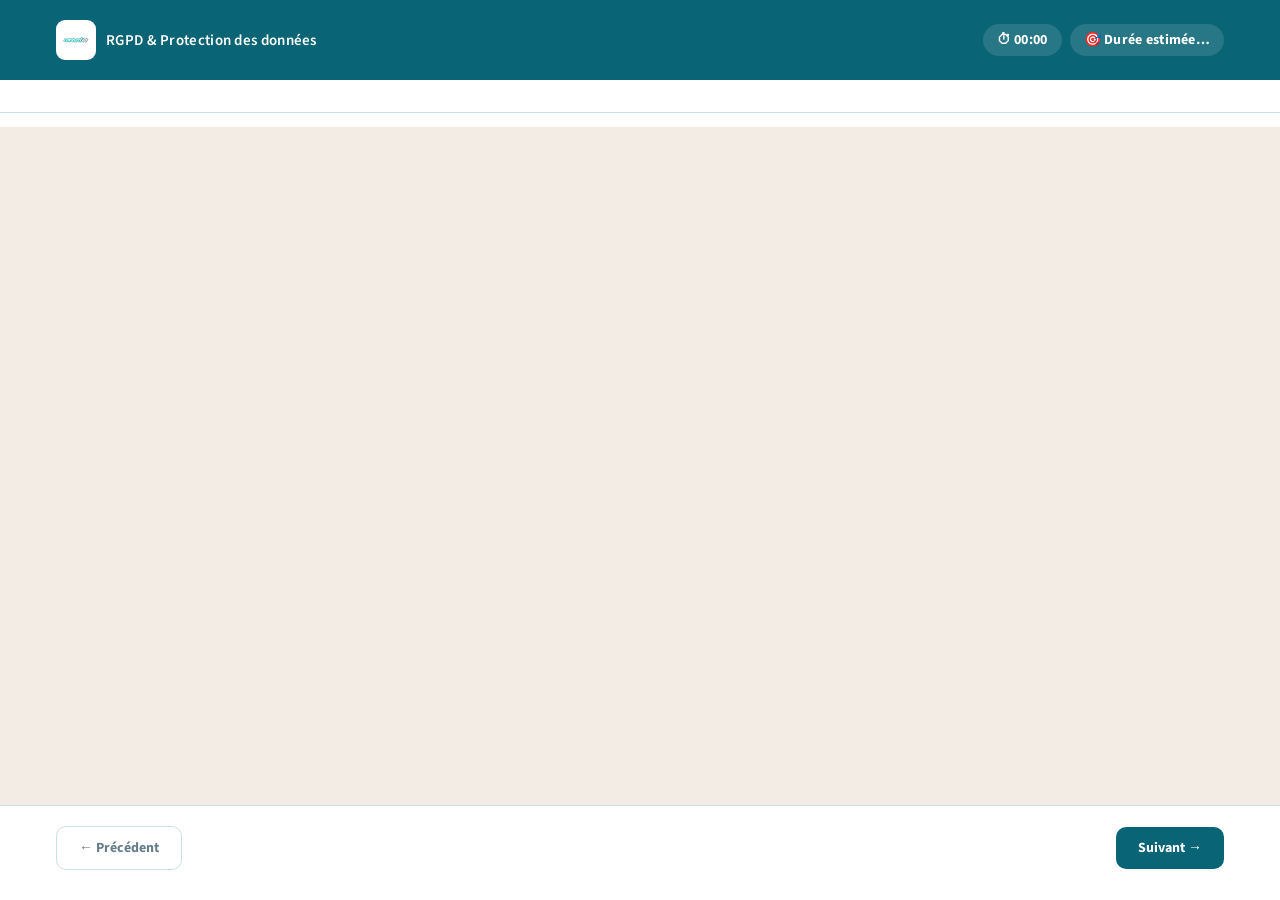
==== commit c3908fb0: "saveProgress" ====
--- a/rgpd/index.html
+++ b/rgpd/index.html
@@ -1026,6 +1026,27 @@
     const total = scenes.filter(x=>x.type==='quiz').length;
     const correct = Object.values(answers).filter(a=>a.correct).length;
     const pct = Math.round(correct/total*100);
+    // Récupérer l'utilisateur connecté depuis la plateforme
+        const sessionUser = JSON.parse(localStorage.getItem('sessionUser') || 'null');
+        if (sessionUser && sessionUser.username) {
+        const username = sessionUser.username;
+        localStorage.setItem(`cours7_completed_${username}`, 'true');
+        localStorage.setItem(`cours7_score_${username}`, pct);
+}
+  } else if(s.type==='recap'){
+    const total = scenes.filter(x=>x.type==='quiz').length;
+    const correct = Object.values(answers).filter(a=>a.correct).length;
+    const pct = Math.round(correct/total*100);
+
+    // 👇 AJOUTE CES LIGNES ICI 👇
+    // On prévient la plateforme que le cours est terminé avec le score final
+    if (window.parent !== window) { 
+        window.parent.postMessage({ type: 'COURSE_COMPLETED', score: pct }, '*');
+    }
+    // 👆 FIN DE L'AJOUT 👆
+
+    // Récupérer l'utilisateur connecté depuis la plateforme
+    const sessionUser = JSON.parse(localStorage.getItem('sessionUser') || 'null');
     const passed = pct >= PASS_THRESHOLD;
     const canRetake = !passed && attemptNumber < MAX_ATTEMPTS;
     const outOfAttempts = !passed && attemptNumber >= MAX_ATTEMPTS;
@@ -1144,57 +1165,18 @@
 
     if(btnSend){
     btnSend.onclick = async ()=>{
-      const identity = participantIdentity;
       btnSend.disabled = true;
-      btnSend.textContent = 'Envoi en cours...';
-      statusEl.style.display='none';
-
-      flushSceneTime(); // capture le temps passé sur l'écran de bilan lui-même avant l'envoi
-      const dureeTotaleSecondes = Math.round((Date.now()-moduleStartTime)/1000);
-      const blocage = buildBlockagePointsSummary();
-
-      const payload = {
-        nomPrenom: identity.nomPrenom,
-        matricule: identity.matricule,
-        fonction: identity.fonction,
-        bu: identity.bu,
-        score: pct,
-        bonnesReponses: correct,
-        tentative: attemptNumber,
-        noteEvaluation: ratingValue,
-        commentaire: fldComment.value.trim(),
-        dureeTotaleSecondes: dureeTotaleSecondes,
-        pointsDeBlocage: blocage.pointsDeBlocage,
-        detailTempsJSON: blocage.detailJSON,
-        date: new Date().toISOString()
-      };
-      const FLOW_URL = "https://default462b20ee8bb04c05b1fa6fdf72dca1.e3.environment.api.powerplatform.com:443/powerautomate/automations/direct/workflows/8e5025107cad4e91947b09d8e26c0cea/triggers/manual/paths/invoke?api-version=1&sp=%2Ftriggers%2Fmanual%2Frun&sv=1.0&sig=r5c20kxYGjtIrNrBwv7joygBUtXO1QLvn6PCVR3BHaU";
-
-      try{
-        const resp = await fetch(FLOW_URL, {
-          method:'POST',
-          headers:{'Content-Type':'application/json'},
-          body: JSON.stringify(payload)
-        });
-        if(resp.ok){
+      btnSend.textContent = 'Validation...';
+      
+      // On simule un petit chargement pour faire pro
+      setTimeout(() => {
           statusEl.style.display='block';
           statusEl.style.color = 'var(--green)';
-          statusEl.textContent = '✓ Résultat envoyé avec succès.';
+          statusEl.textContent = '✓ Vos résultats ont bien été transmis à la plateforme.';
           btnSend.textContent = 'Envoyé ✓';
-        } else {
-          throw new Error('HTTP '+resp.status);
-        }
-      } catch(err){
-        statusEl.style.display='block';
-        statusEl.style.color = 'var(--wrong)';
-        statusEl.innerHTML = 'L\'envoi automatique a échoué (problème réseau ou de connexion).<br>Merci de noter votre score et de le transmettre manuellement à votre formateur : <b>'+identity.nomPrenom+' — '+identity.matricule+' — '+pct+'% ('+correct+'/'+total+')</b>.';
-        btnSend.disabled = false;
-        btnSend.textContent = 'Réessayer';
-        console.error('Envoi flow échoué:', err);
-      }
+      }, 800);
     };
     }
-  }
 
   mainEl.appendChild(wrap);
   updateRail();
